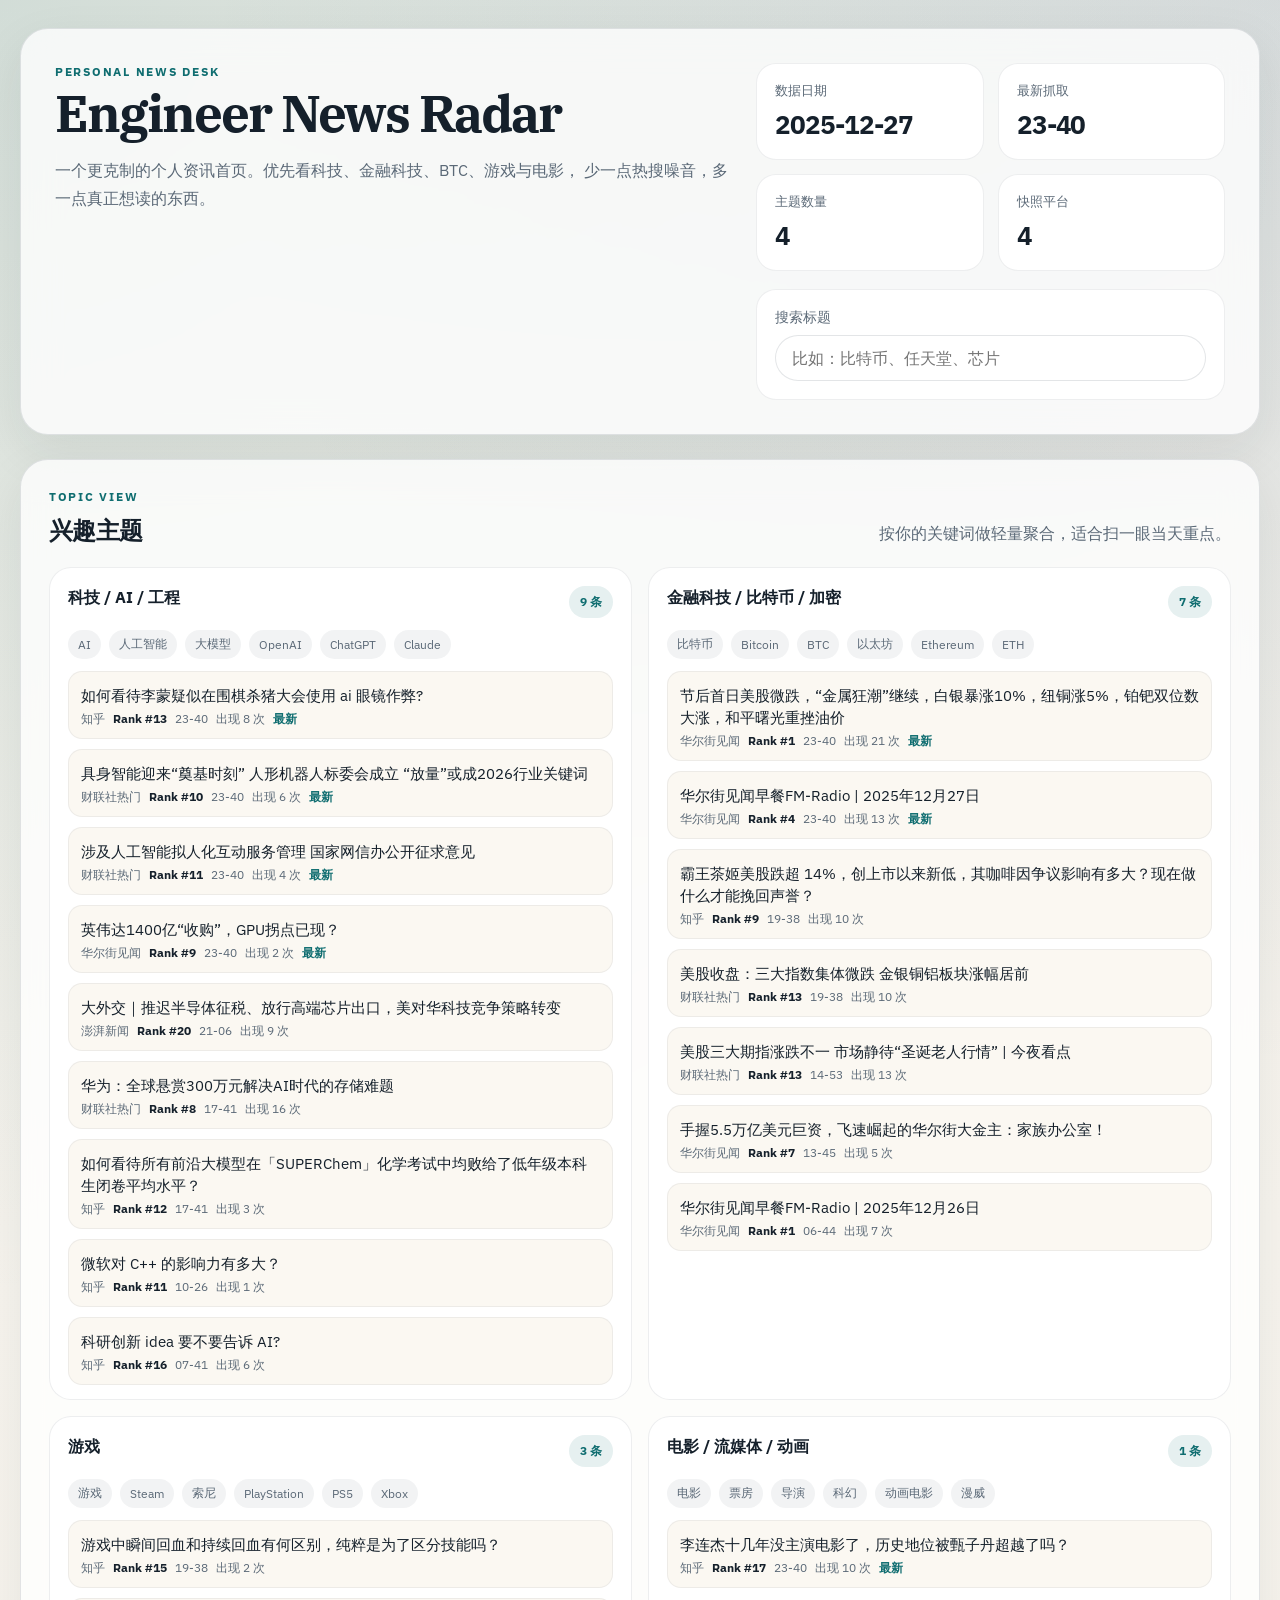
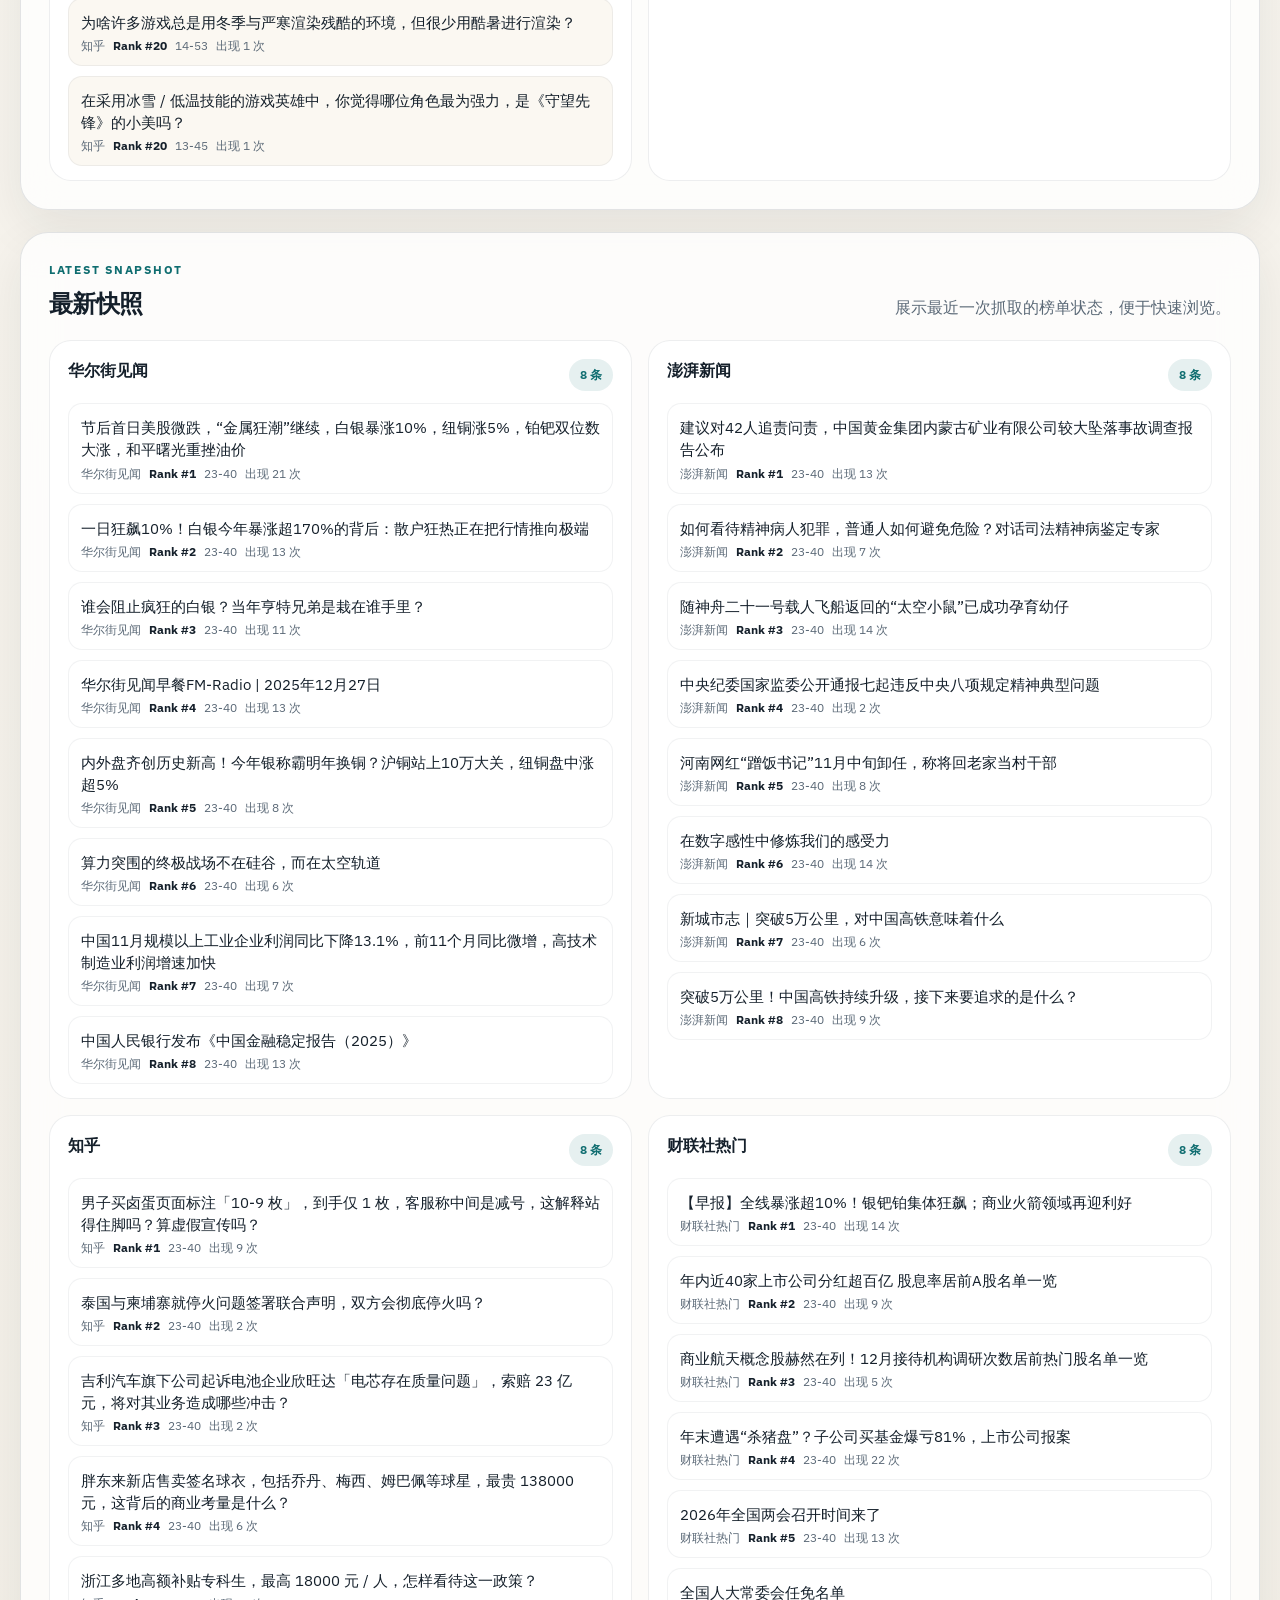
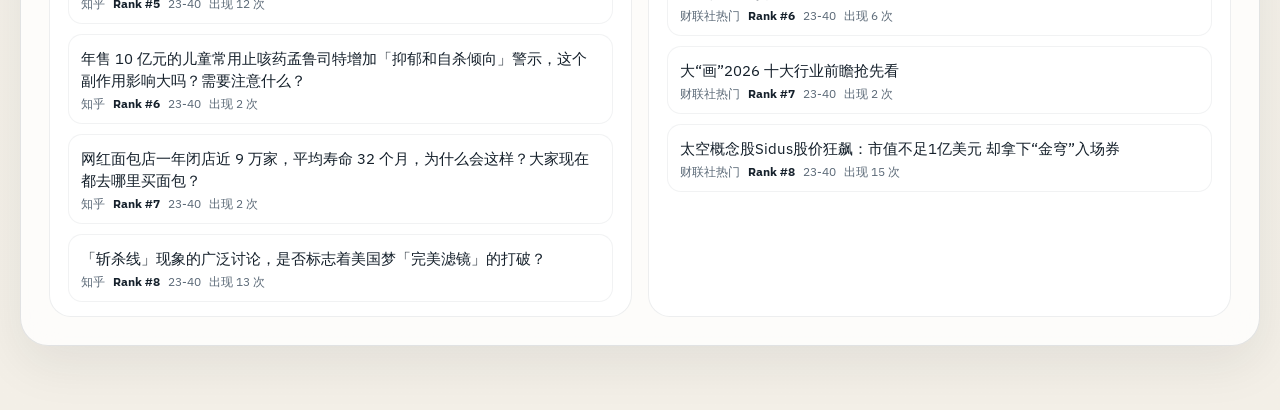
==== output/index.html @ 426d5378 "Add custom UI styles and initial HTML structure for Engineer News Radar - Created a new CSS file for" ====
<!doctype html>
<html lang="zh-CN">
  <head>
    <meta charset="UTF-8" />
    <meta name="viewport" content="width=device-width, initial-scale=1.0" />
    <title>Engineer News Radar</title>
    <link rel="preconnect" href="https://fonts.googleapis.com" />
    <link rel="preconnect" href="https://fonts.gstatic.com" crossorigin />
    <link
      href="https://fonts.googleapis.com/css2?family=IBM+Plex+Sans:wght@400;500;600;700&family=IBM+Plex+Serif:wght@500;600&display=swap"
      rel="stylesheet"
    />
    <link rel="stylesheet" href="./custom-ui/styles.css" />
  </head>
  <body>
    <div class="page-shell">
      <header class="hero">
        <div class="hero-copy">
          <p class="eyebrow">Personal News Desk</p>
          <h1 id="site-title">Engineer News Radar</h1>
          <p class="hero-text">
            一个更克制的个人资讯首页。优先看科技、金融科技、BTC、游戏与电影，
            少一点热搜噪音，多一点真正想读的东西。
          </p>
        </div>
        <div class="hero-panel">
          <div class="stats-grid" id="stats-grid"></div>
          <label class="search-box">
            <span>搜索标题</span>
            <input id="search-input" type="search" placeholder="比如：比特币、任天堂、芯片" />
          </label>
        </div>
      </header>

      <main class="content">
        <section class="section">
          <div class="section-head">
            <div>
              <p class="section-kicker">Topic View</p>
              <h2>兴趣主题</h2>
            </div>
            <p class="section-note">按你的关键词做轻量聚合，适合扫一眼当天重点。</p>
          </div>
          <div class="topic-grid" id="topic-grid"></div>
        </section>

        <section class="section">
          <div class="section-head">
            <div>
              <p class="section-kicker">Latest Snapshot</p>
              <h2>最新快照</h2>
            </div>
            <p class="section-note">展示最近一次抓取的榜单状态，便于快速浏览。</p>
          </div>
          <div class="snapshot-grid" id="snapshot-grid"></div>
        </section>

        <section class="section hidden" id="rss-section">
          <div class="section-head">
            <div>
              <p class="section-kicker">RSS Stream</p>
              <h2>专业 RSS</h2>
            </div>
            <p class="section-note">更专业、更稳定的订阅源，适合长期阅读。</p>
          </div>
          <div class="rss-list" id="rss-list"></div>
        </section>

        <section class="section empty-state hidden" id="empty-state">
          <h2>还没有可展示的数据</h2>
          <p>第一次抓取完成后，这里会自动生成你自己的静态新闻首页。</p>
        </section>
      </main>
    </div>

    <script src="./custom-ui/app.js" defer></script>
  </body>
</html>
---- output/custom-ui/styles.css ----
:root {
  --bg: #f4f1ea;
  --bg-soft: #fbf8f2;
  --panel: rgba(255, 255, 255, 0.78);
  --panel-strong: rgba(255, 255, 255, 0.92);
  --border: rgba(28, 42, 56, 0.12);
  --text: #15202b;
  --muted: #5b6977;
  --accent: #0f6d70;
  --accent-soft: rgba(15, 109, 112, 0.1);
  --shadow: 0 18px 50px rgba(20, 32, 43, 0.08);
  --radius-lg: 28px;
  --radius-md: 20px;
  --radius-sm: 14px;
  --max-width: 1240px;
}

* {
  box-sizing: border-box;
}

body {
  margin: 0;
  font-family: "IBM Plex Sans", sans-serif;
  color: var(--text);
  background:
    radial-gradient(circle at top left, rgba(15, 109, 112, 0.14), transparent 34%),
    radial-gradient(circle at top right, rgba(11, 73, 128, 0.12), transparent 28%),
    linear-gradient(180deg, #f2efe8 0%, #f7f4ee 34%, #f3efe7 100%);
}

a {
  color: inherit;
  text-decoration: none;
}

.page-shell {
  width: min(var(--max-width), calc(100vw - 32px));
  margin: 28px auto 64px;
}

.hero,
.section {
  background: var(--panel);
  backdrop-filter: blur(18px);
  border: 1px solid var(--border);
  box-shadow: var(--shadow);
}

.hero {
  display: grid;
  grid-template-columns: 1.3fr 0.9fr;
  gap: 24px;
  padding: 34px;
  border-radius: var(--radius-lg);
}

.eyebrow,
.section-kicker {
  margin: 0 0 10px;
  font-size: 0.78rem;
  font-weight: 700;
  letter-spacing: 0.14em;
  text-transform: uppercase;
  color: var(--accent);
}

.hero h1 {
  margin: 0;
  font-family: "IBM Plex Serif", serif;
  font-size: clamp(2rem, 4vw, 3.7rem);
  line-height: 0.96;
  letter-spacing: -0.04em;
}

.hero-text {
  max-width: 44rem;
  margin: 18px 0 0;
  font-size: 1.03rem;
  line-height: 1.7;
  color: var(--muted);
}

.hero-panel {
  display: grid;
  gap: 18px;
}

.stats-grid {
  display: grid;
  grid-template-columns: repeat(2, minmax(0, 1fr));
  gap: 14px;
}

.stat-card,
.topic-card,
.platform-card,
.rss-card {
  background: var(--panel-strong);
  border: 1px solid rgba(28, 42, 56, 0.08);
}

.stat-card {
  padding: 18px;
  border-radius: var(--radius-md);
}

.stat-label {
  display: block;
  font-size: 0.8rem;
  color: var(--muted);
  margin-bottom: 8px;
}

.stat-value {
  display: block;
  font-size: 1.6rem;
  font-weight: 700;
  letter-spacing: -0.04em;
}

.search-box {
  display: grid;
  gap: 8px;
  padding: 18px;
  border-radius: var(--radius-md);
  background: var(--panel-strong);
  border: 1px solid rgba(28, 42, 56, 0.08);
}

.search-box span {
  font-size: 0.86rem;
  color: var(--muted);
}

.search-box input {
  width: 100%;
  border: 1px solid rgba(28, 42, 56, 0.12);
  border-radius: 999px;
  background: #fff;
  padding: 12px 16px;
  font: inherit;
  color: var(--text);
}

.content {
  margin-top: 24px;
  display: grid;
  gap: 22px;
}

.section {
  border-radius: var(--radius-lg);
  padding: 28px;
}

.section-head {
  display: flex;
  justify-content: space-between;
  align-items: end;
  gap: 16px;
  margin-bottom: 20px;
}

.section-head h2 {
  margin: 0;
  font-size: 1.5rem;
  letter-spacing: -0.03em;
}

.section-note {
  margin: 0;
  max-width: 28rem;
  color: var(--muted);
  line-height: 1.6;
  text-align: right;
}

.topic-grid {
  display: grid;
  grid-template-columns: repeat(2, minmax(0, 1fr));
  gap: 16px;
}

.topic-card,
.platform-card {
  border-radius: 22px;
  padding: 18px 18px 14px;
}

.card-head {
  display: flex;
  justify-content: space-between;
  align-items: start;
  gap: 12px;
  margin-bottom: 12px;
}

.card-title {
  margin: 0;
  font-size: 1.02rem;
  line-height: 1.4;
}

.pill {
  flex-shrink: 0;
  display: inline-flex;
  align-items: center;
  gap: 6px;
  padding: 7px 11px;
  border-radius: 999px;
  background: var(--accent-soft);
  color: var(--accent);
  font-size: 0.78rem;
  font-weight: 700;
}

.meta-row {
  display: flex;
  flex-wrap: wrap;
  gap: 8px;
  margin-bottom: 12px;
}

.meta-chip {
  display: inline-flex;
  align-items: center;
  padding: 6px 10px;
  border-radius: 999px;
  font-size: 0.76rem;
  color: var(--muted);
  background: rgba(91, 105, 119, 0.08);
}

.headline-list {
  display: grid;
  gap: 10px;
}

.headline-item {
  display: grid;
  gap: 5px;
  padding: 12px 12px 10px;
  border-radius: var(--radius-sm);
  background: var(--bg-soft);
  border: 1px solid rgba(28, 42, 56, 0.06);
}

.headline-item:hover {
  transform: translateY(-1px);
  transition: transform 120ms ease;
}

.headline-title {
  font-size: 0.95rem;
  line-height: 1.45;
}

.headline-meta {
  display: flex;
  flex-wrap: wrap;
  gap: 8px;
  color: var(--muted);
  font-size: 0.75rem;
}

.headline-meta strong {
  color: var(--text);
}

.fresh-tag {
  color: var(--accent);
  font-weight: 700;
}

.snapshot-grid {
  display: grid;
  grid-template-columns: repeat(2, minmax(0, 1fr));
  gap: 16px;
}

.platform-card .headline-item {
  background: #fff;
}

.rss-list {
  display: grid;
  gap: 12px;
}

.rss-card {
  border-radius: 18px;
  padding: 16px 18px;
}

.rss-title {
  margin: 0 0 8px;
  font-size: 1rem;
  line-height: 1.45;
}

.rss-meta {
  display: flex;
  flex-wrap: wrap;
  gap: 8px;
  color: var(--muted);
  font-size: 0.76rem;
}

.hidden {
  display: none !important;
}

.empty-state {
  text-align: center;
}

@media (max-width: 980px) {
  .hero,
  .topic-grid,
  .snapshot-grid {
    grid-template-columns: 1fr;
  }

  .section-head {
    align-items: start;
    flex-direction: column;
  }

  .section-note {
    text-align: left;
  }
}

@media (max-width: 640px) {
  .page-shell {
    width: min(var(--max-width), calc(100vw - 18px));
    margin-top: 10px;
  }

  .hero,
  .section {
    padding: 20px;
    border-radius: 22px;
  }

  .stats-grid {
    grid-template-columns: 1fr;
  }
}
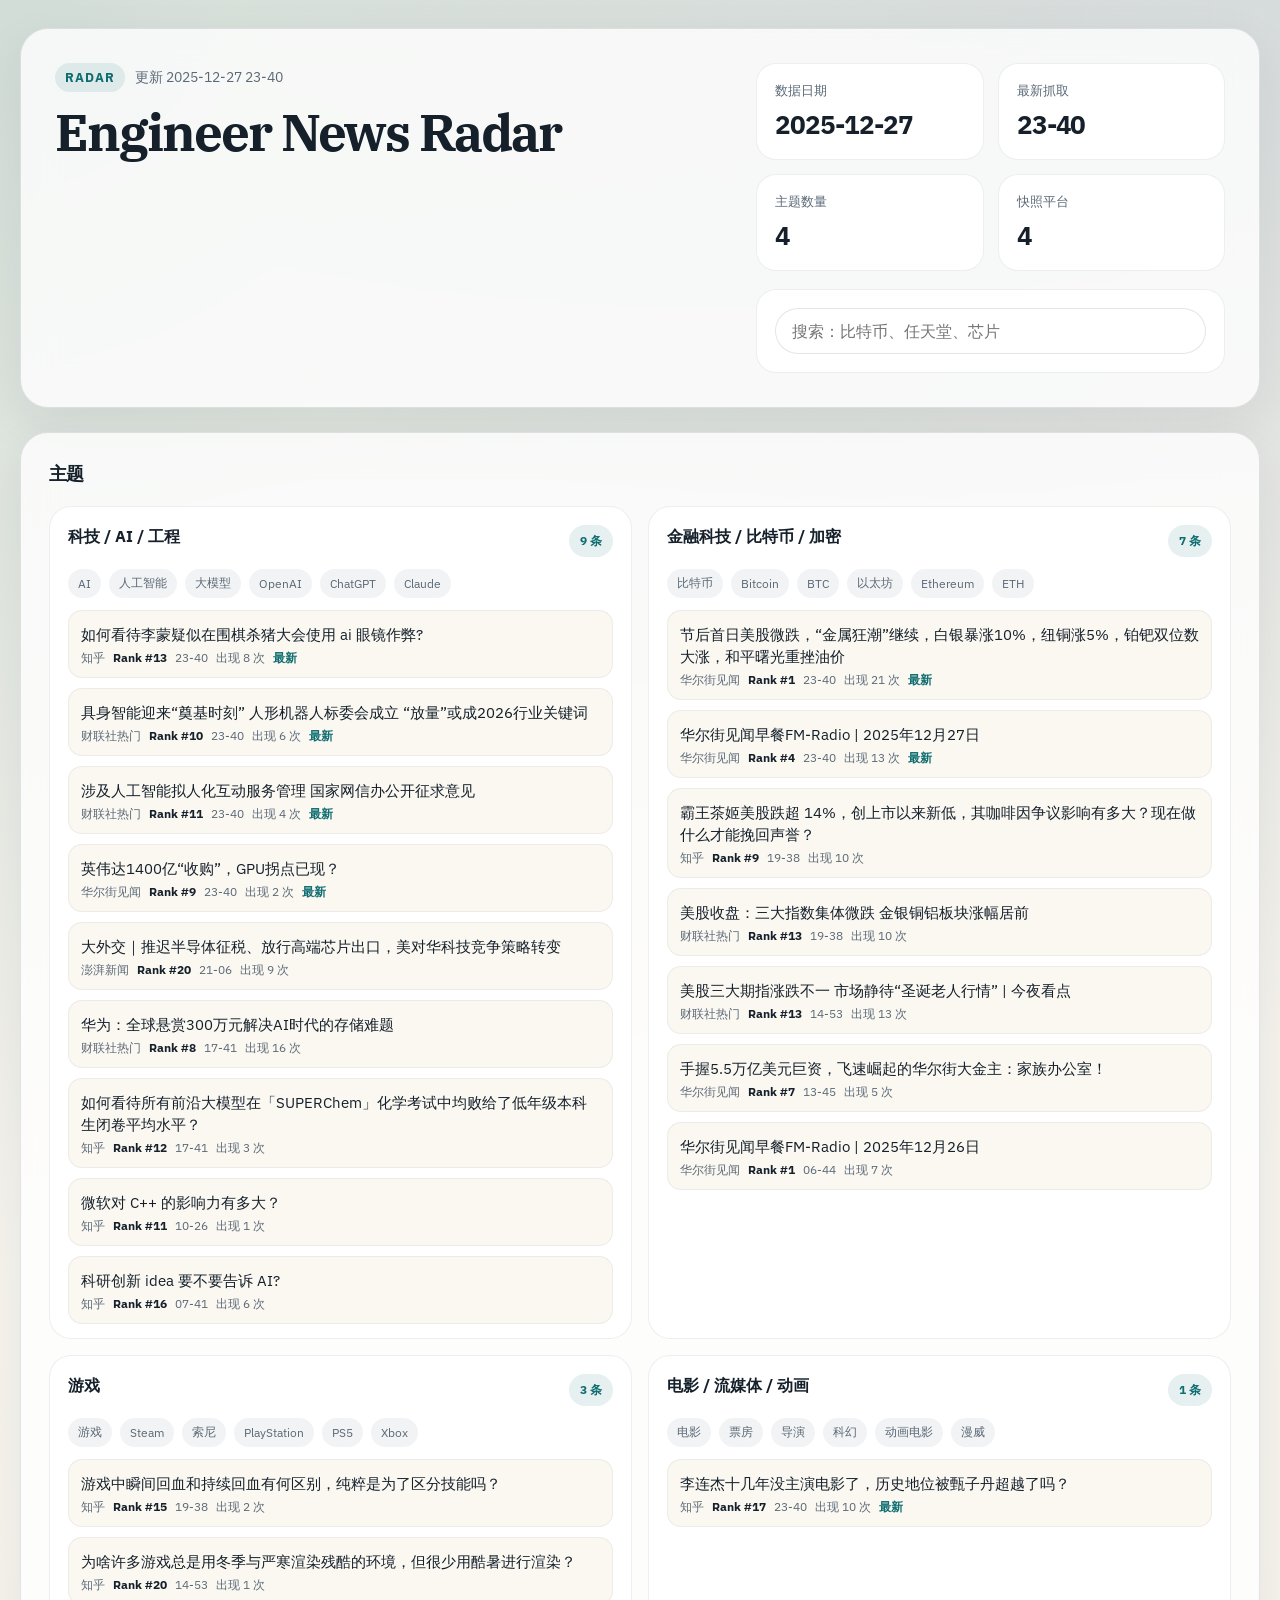
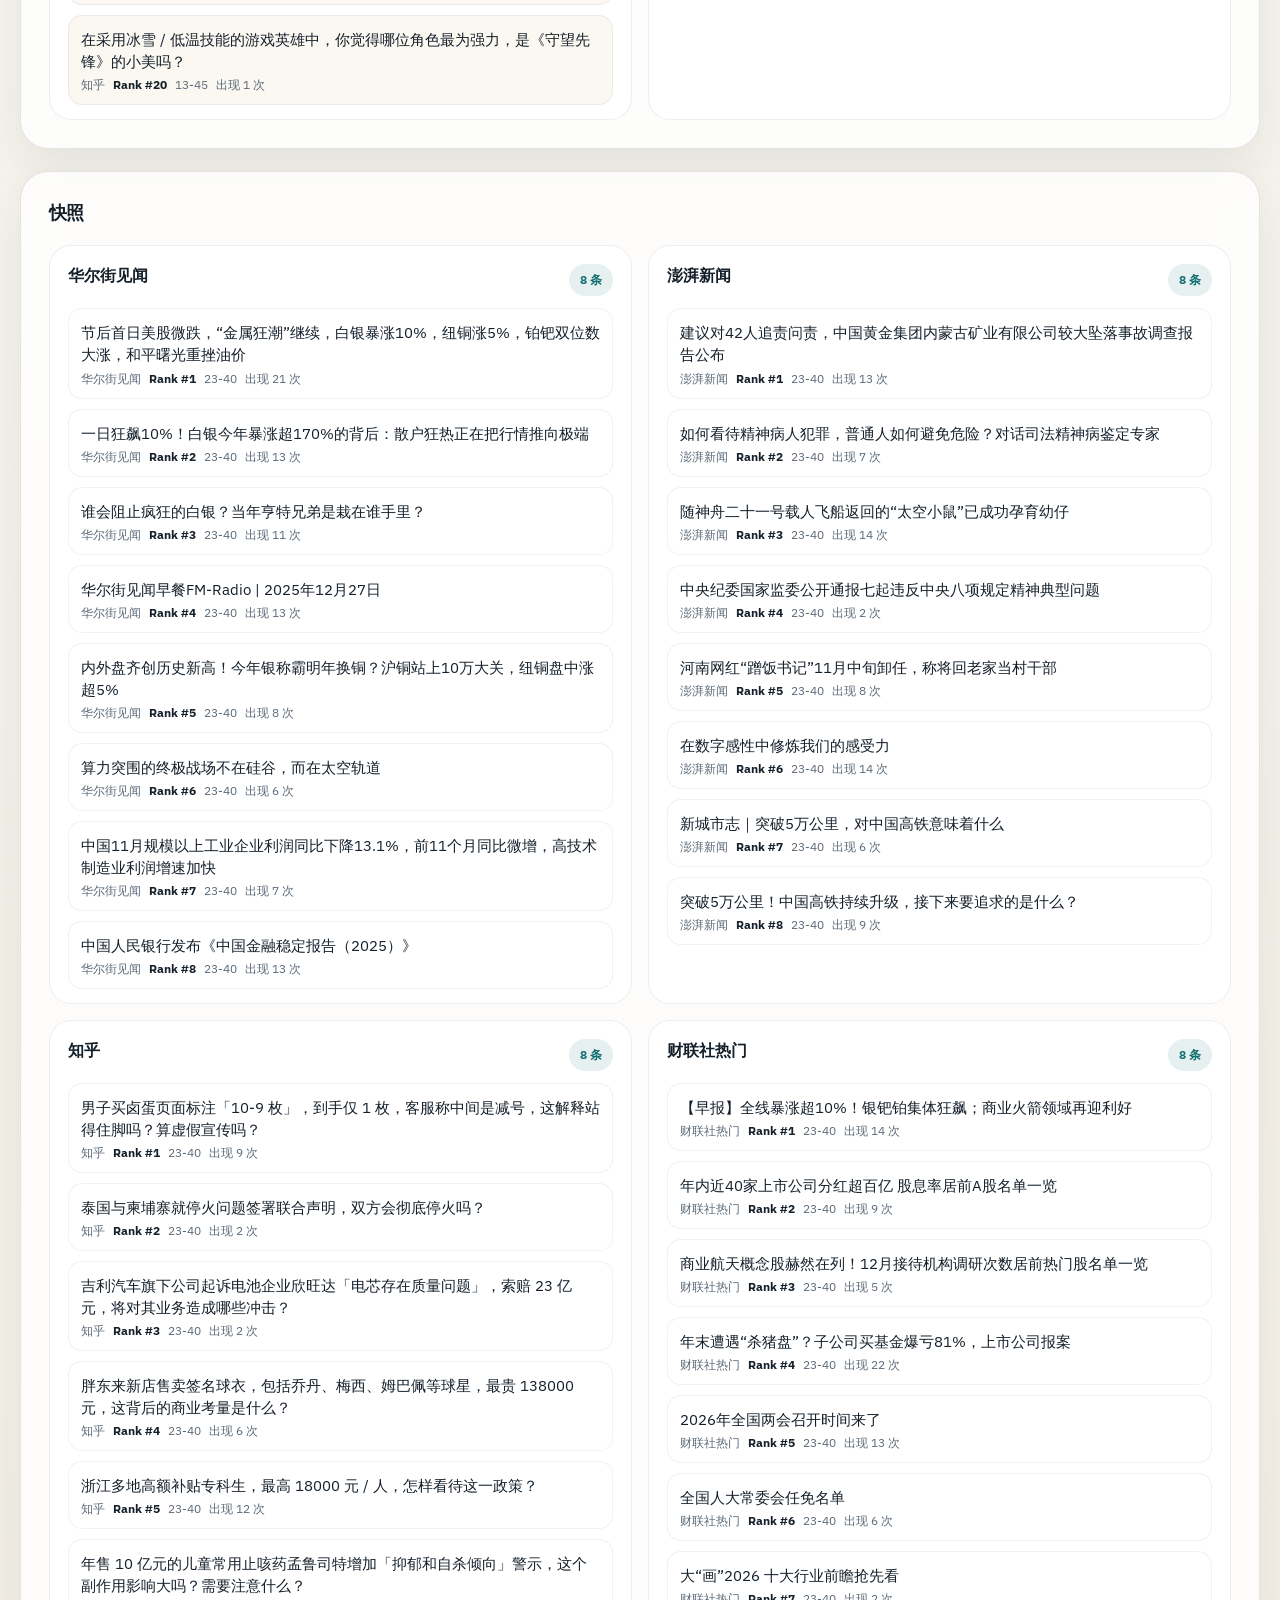
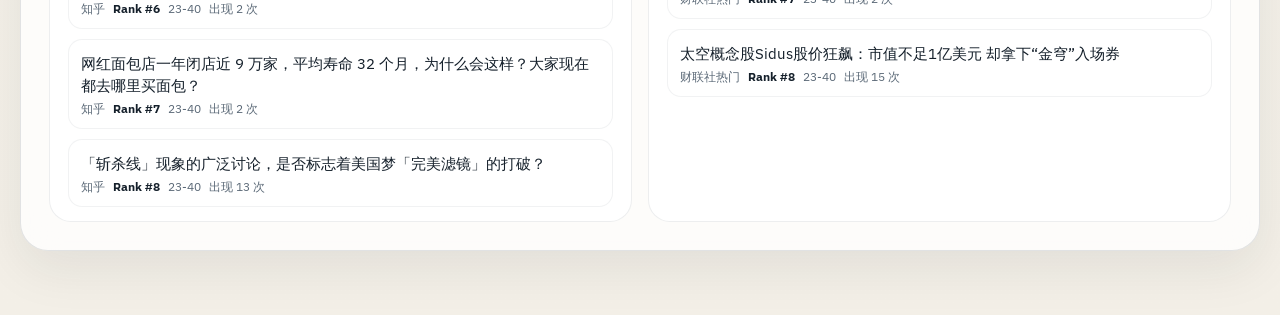
==== commit 12056e32: "feat(ui): enhance header with topline and update date display" ====
--- a/output/index.html
+++ b/output/index.html
@@ -16,18 +16,16 @@
     <div class="page-shell">
       <header class="hero">
         <div class="hero-copy">
-          <p class="eyebrow">Personal News Desk</p>
+          <div class="topline">
+            <span class="site-mark">Radar</span>
+            <span class="site-sub" id="topline-date">更新中</span>
+          </div>
           <h1 id="site-title">Engineer News Radar</h1>
-          <p class="hero-text">
-            一个更克制的个人资讯首页。优先看科技、金融科技、BTC、游戏与电影，
-            少一点热搜噪音，多一点真正想读的东西。
-          </p>
         </div>
         <div class="hero-panel">
           <div class="stats-grid" id="stats-grid"></div>
           <label class="search-box">
-            <span>搜索标题</span>
-            <input id="search-input" type="search" placeholder="比如：比特币、任天堂、芯片" />
+            <input id="search-input" type="search" placeholder="搜索：比特币、任天堂、芯片" />
           </label>
         </div>
       </header>
@@ -35,40 +33,28 @@
       <main class="content">
         <section class="section">
           <div class="section-head">
-            <div>
-              <p class="section-kicker">Topic View</p>
-              <h2>兴趣主题</h2>
-            </div>
-            <p class="section-note">按你的关键词做轻量聚合，适合扫一眼当天重点。</p>
+            <h2>主题</h2>
           </div>
           <div class="topic-grid" id="topic-grid"></div>
         </section>
 
         <section class="section">
           <div class="section-head">
-            <div>
-              <p class="section-kicker">Latest Snapshot</p>
-              <h2>最新快照</h2>
-            </div>
-            <p class="section-note">展示最近一次抓取的榜单状态，便于快速浏览。</p>
+            <h2>快照</h2>
           </div>
           <div class="snapshot-grid" id="snapshot-grid"></div>
         </section>
 
         <section class="section hidden" id="rss-section">
           <div class="section-head">
-            <div>
-              <p class="section-kicker">RSS Stream</p>
-              <h2>专业 RSS</h2>
-            </div>
-            <p class="section-note">更专业、更稳定的订阅源，适合长期阅读。</p>
+            <h2>RSS</h2>
           </div>
           <div class="rss-list" id="rss-list"></div>
         </section>
 
         <section class="section empty-state hidden" id="empty-state">
-          <h2>还没有可展示的数据</h2>
-          <p>第一次抓取完成后，这里会自动生成你自己的静态新闻首页。</p>
+          <h2>暂无数据</h2>
+          <p>等下一次抓取完成。</p>
         </section>
       </main>
     </div>
--- a/output/custom-ui/styles.css
+++ b/output/custom-ui/styles.css
@@ -55,14 +55,30 @@
   border-radius: var(--radius-lg);
 }
 
-.eyebrow,
-.section-kicker {
-  margin: 0 0 10px;
-  font-size: 0.78rem;
-  font-weight: 700;
-  letter-spacing: 0.14em;
+.topline {
+  display: flex;
+  align-items: center;
+  gap: 10px;
+  margin-bottom: 16px;
+}
+
+.site-mark {
+  display: inline-flex;
+  align-items: center;
+  justify-content: center;
+  padding: 6px 10px;
+  border-radius: 999px;
+  background: var(--accent-soft);
+  color: var(--accent);
+  font-size: 0.8rem;
+  font-weight: 700;
+  letter-spacing: 0.08em;
   text-transform: uppercase;
-  color: var(--accent);
+}
+
+.site-sub {
+  font-size: 0.88rem;
+  color: var(--muted);
 }
 
 .hero h1 {
@@ -73,14 +89,6 @@
   letter-spacing: -0.04em;
 }
 
-.hero-text {
-  max-width: 44rem;
-  margin: 18px 0 0;
-  font-size: 1.03rem;
-  line-height: 1.7;
-  color: var(--muted);
-}
-
 .hero-panel {
   display: grid;
   gap: 18px;
@@ -120,17 +128,10 @@
 }
 
 .search-box {
-  display: grid;
-  gap: 8px;
   padding: 18px;
   border-radius: var(--radius-md);
   background: var(--panel-strong);
   border: 1px solid rgba(28, 42, 56, 0.08);
-}
-
-.search-box span {
-  font-size: 0.86rem;
-  color: var(--muted);
 }
 
 .search-box input {
@@ -155,25 +156,14 @@
 }
 
 .section-head {
-  display: flex;
-  justify-content: space-between;
-  align-items: end;
-  gap: 16px;
   margin-bottom: 20px;
 }
 
 .section-head h2 {
   margin: 0;
-  font-size: 1.5rem;
+  font-size: 1.15rem;
+  font-weight: 700;
   letter-spacing: -0.03em;
-}
-
-.section-note {
-  margin: 0;
-  max-width: 28rem;
-  color: var(--muted);
-  line-height: 1.6;
-  text-align: right;
 }
 
 .topic-grid {
@@ -323,12 +313,7 @@
   }
 
   .section-head {
-    align-items: start;
-    flex-direction: column;
-  }
-
-  .section-note {
-    text-align: left;
+    margin-bottom: 16px;
   }
 }
 
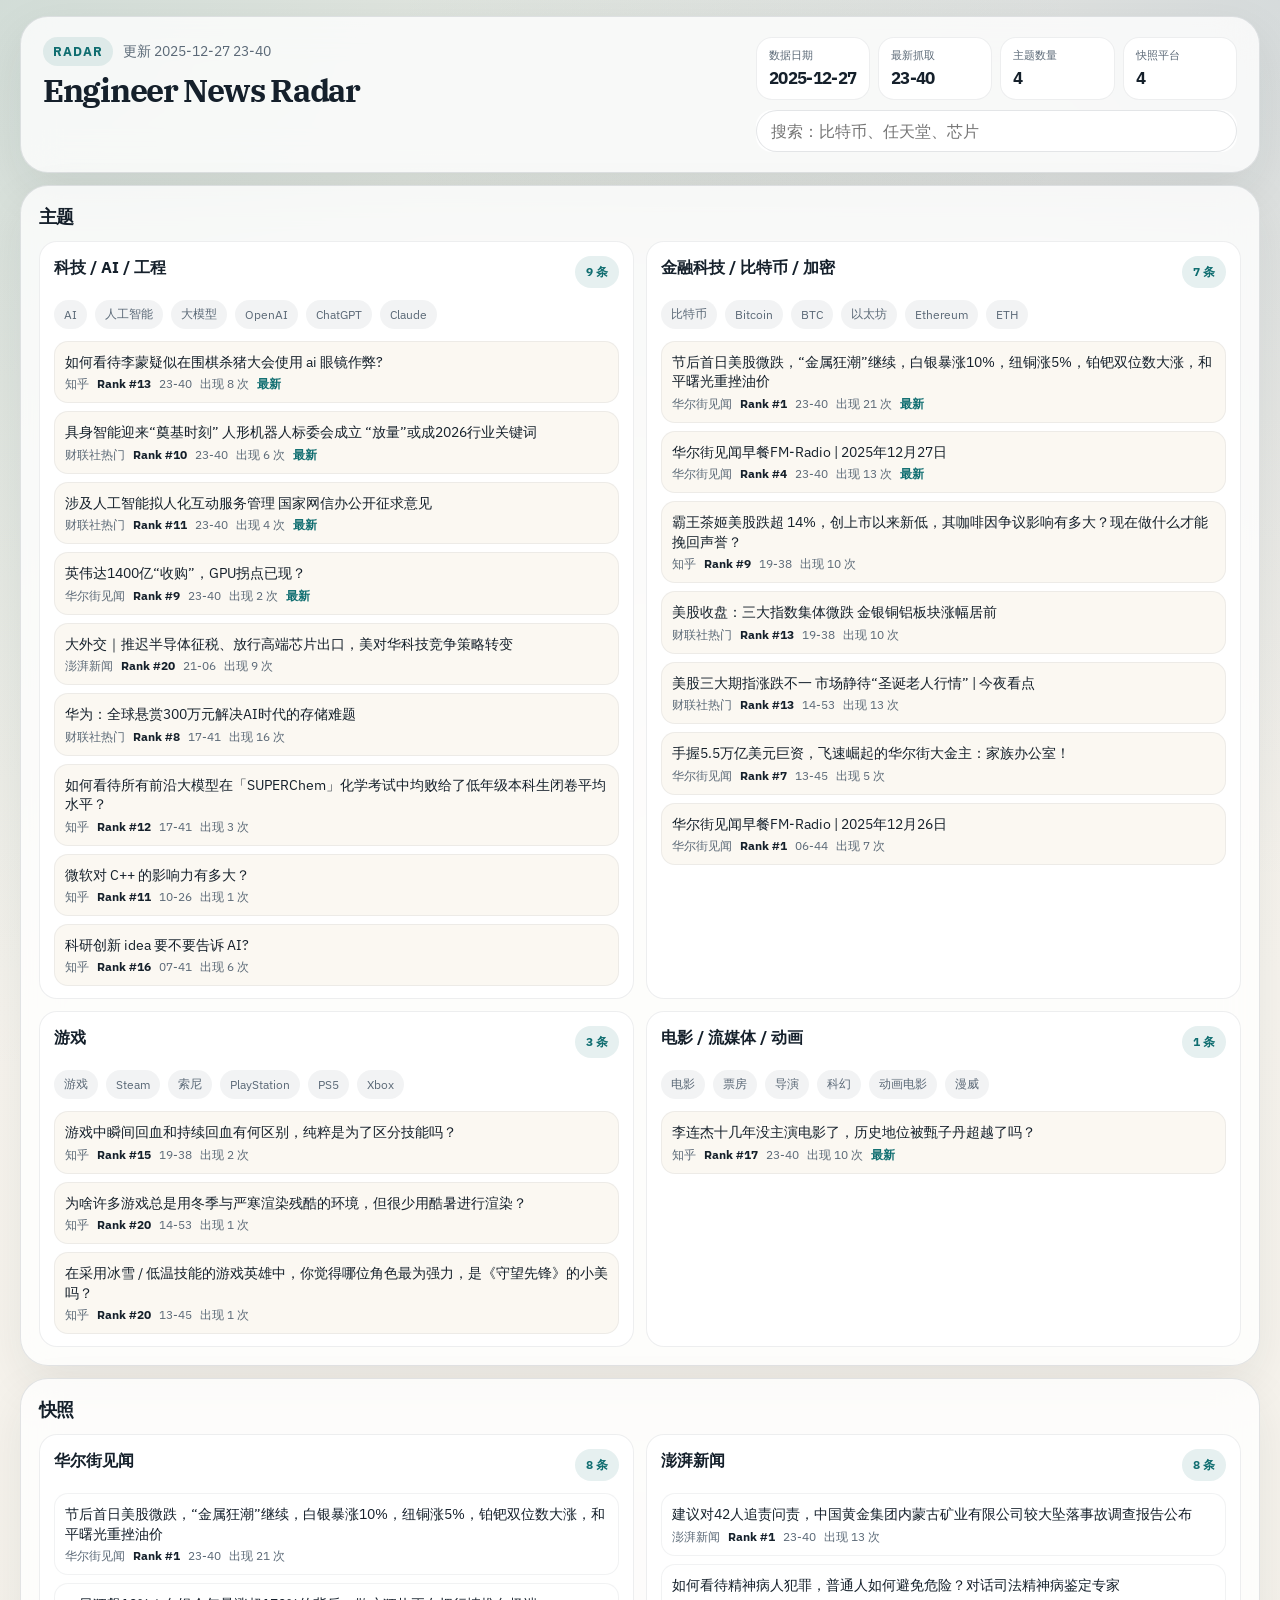
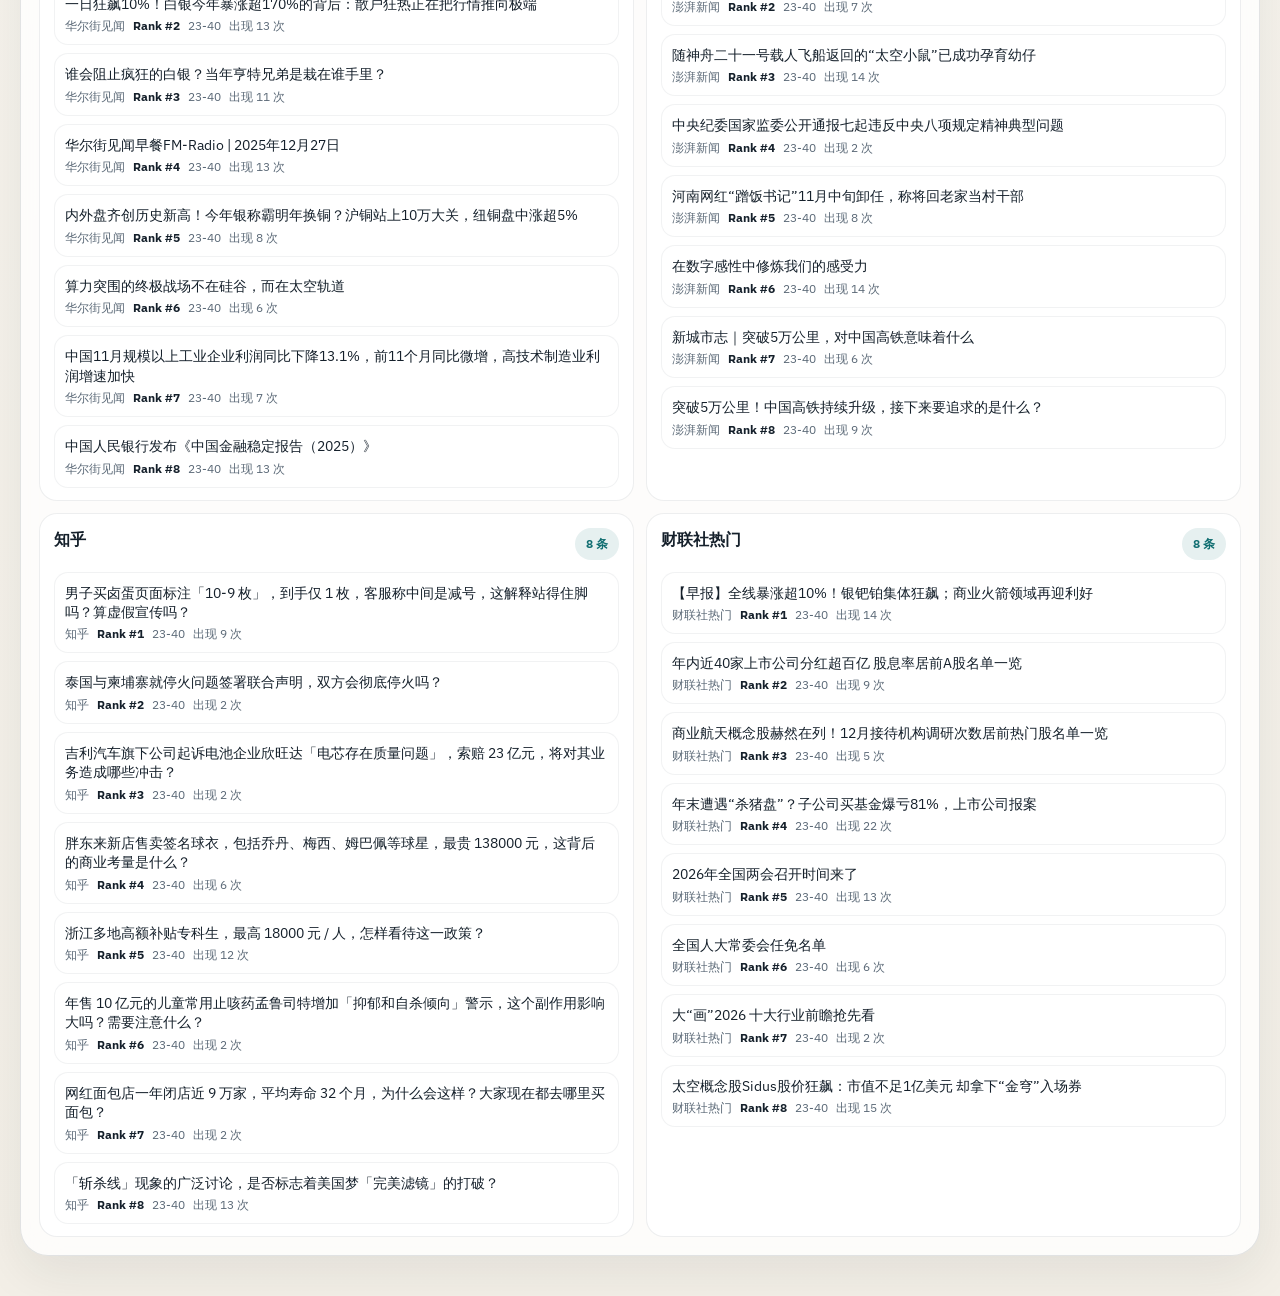
==== commit 25cc2366: "feat(ui): add asset versioning to CSS and JS links for cache busting" ====
--- a/output/index.html
+++ b/output/index.html
@@ -10,7 +10,7 @@
       href="https://fonts.googleapis.com/css2?family=IBM+Plex+Sans:wght@400;500;600;700&family=IBM+Plex+Serif:wght@500;600&display=swap"
       rel="stylesheet"
     />
-    <link rel="stylesheet" href="./custom-ui/styles.css" />
+    <link rel="stylesheet" href="./custom-ui/styles.css?v=20260421043843" />
   </head>
   <body>
     <div class="page-shell">
@@ -59,6 +59,6 @@
       </main>
     </div>
 
-    <script src="./custom-ui/app.js" defer></script>
+    <script src="./custom-ui/app.js?v=20260421043843" defer></script>
   </body>
 </html>
--- a/output/custom-ui/styles.css
+++ b/output/custom-ui/styles.css
@@ -36,7 +36,7 @@
 
 .page-shell {
   width: min(var(--max-width), calc(100vw - 32px));
-  margin: 28px auto 64px;
+  margin: 16px auto 40px;
 }
 
 .hero,
@@ -50,8 +50,8 @@
 .hero {
   display: grid;
   grid-template-columns: 1.3fr 0.9fr;
-  gap: 24px;
-  padding: 34px;
+  gap: 18px;
+  padding: 20px 22px;
   border-radius: var(--radius-lg);
 }
 
@@ -59,7 +59,7 @@
   display: flex;
   align-items: center;
   gap: 10px;
-  margin-bottom: 16px;
+  margin-bottom: 8px;
 }
 
 .site-mark {
@@ -84,20 +84,20 @@
 .hero h1 {
   margin: 0;
   font-family: "IBM Plex Serif", serif;
-  font-size: clamp(2rem, 4vw, 3.7rem);
-  line-height: 0.96;
+  font-size: clamp(1.4rem, 2.5vw, 2.3rem);
+  line-height: 1.02;
   letter-spacing: -0.04em;
 }
 
 .hero-panel {
   display: grid;
-  gap: 18px;
+  gap: 10px;
 }
 
 .stats-grid {
   display: grid;
-  grid-template-columns: repeat(2, minmax(0, 1fr));
-  gap: 14px;
+  grid-template-columns: repeat(4, minmax(0, 1fr));
+  gap: 8px;
 }
 
 .stat-card,
@@ -109,29 +109,29 @@
 }
 
 .stat-card {
-  padding: 18px;
-  border-radius: var(--radius-md);
+  padding: 10px 12px;
+  border-radius: 16px;
 }
 
 .stat-label {
   display: block;
-  font-size: 0.8rem;
+  font-size: 0.7rem;
   color: var(--muted);
-  margin-bottom: 8px;
+  margin-bottom: 4px;
 }
 
 .stat-value {
   display: block;
-  font-size: 1.6rem;
+  font-size: 1.05rem;
   font-weight: 700;
   letter-spacing: -0.04em;
 }
 
 .search-box {
-  padding: 18px;
-  border-radius: var(--radius-md);
+  padding: 0;
+  border-radius: 16px;
   background: var(--panel-strong);
-  border: 1px solid rgba(28, 42, 56, 0.08);
+  border: 0;
 }
 
 .search-box input {
@@ -139,24 +139,24 @@
   border: 1px solid rgba(28, 42, 56, 0.12);
   border-radius: 999px;
   background: #fff;
-  padding: 12px 16px;
+  padding: 10px 14px;
   font: inherit;
   color: var(--text);
 }
 
 .content {
-  margin-top: 24px;
-  display: grid;
-  gap: 22px;
+  margin-top: 12px;
+  display: grid;
+  gap: 12px;
 }
 
 .section {
   border-radius: var(--radius-lg);
-  padding: 28px;
+  padding: 18px;
 }
 
 .section-head {
-  margin-bottom: 20px;
+  margin-bottom: 12px;
 }
 
 .section-head h2 {
@@ -169,13 +169,13 @@
 .topic-grid {
   display: grid;
   grid-template-columns: repeat(2, minmax(0, 1fr));
-  gap: 16px;
+  gap: 12px;
 }
 
 .topic-card,
 .platform-card {
-  border-radius: 22px;
-  padding: 18px 18px 14px;
+  border-radius: 18px;
+  padding: 14px 14px 12px;
 }
 
 .card-head {
@@ -224,13 +224,13 @@
 
 .headline-list {
   display: grid;
-  gap: 10px;
+  gap: 8px;
 }
 
 .headline-item {
   display: grid;
   gap: 5px;
-  padding: 12px 12px 10px;
+  padding: 10px 10px 9px;
   border-radius: var(--radius-sm);
   background: var(--bg-soft);
   border: 1px solid rgba(28, 42, 56, 0.06);
@@ -242,8 +242,8 @@
 }
 
 .headline-title {
-  font-size: 0.95rem;
-  line-height: 1.45;
+  font-size: 0.9rem;
+  line-height: 1.35;
 }
 
 .headline-meta {
@@ -266,7 +266,7 @@
 .snapshot-grid {
   display: grid;
   grid-template-columns: repeat(2, minmax(0, 1fr));
-  gap: 16px;
+  gap: 12px;
 }
 
 .platform-card .headline-item {
@@ -306,7 +306,6 @@
 }
 
 @media (max-width: 980px) {
-  .hero,
   .topic-grid,
   .snapshot-grid {
     grid-template-columns: 1fr;
@@ -320,16 +319,125 @@
 @media (max-width: 640px) {
   .page-shell {
     width: min(var(--max-width), calc(100vw - 18px));
-    margin-top: 10px;
-  }
-
-  .hero,
+    margin-top: 8px;
+    margin-bottom: 20px;
+  }
+
+  .hero {
+    grid-template-columns: 1fr;
+    gap: 10px;
+    padding: 12px 14px;
+    border-radius: 18px;
+  }
+
   .section {
-    padding: 20px;
-    border-radius: 22px;
+    padding: 14px;
+    border-radius: 18px;
+  }
+
+  .topline {
+    margin-bottom: 4px;
+    gap: 8px;
+  }
+
+  .site-mark {
+    padding: 4px 8px;
+    font-size: 0.68rem;
+  }
+
+  .site-sub {
+    font-size: 0.74rem;
+  }
+
+  .hero h1 {
+    font-size: 1.1rem;
+    line-height: 1.1;
   }
 
   .stats-grid {
-    grid-template-columns: 1fr;
-  }
-}
+    grid-template-columns: repeat(4, minmax(92px, 1fr));
+    gap: 6px;
+    overflow-x: auto;
+    padding-bottom: 2px;
+    scrollbar-width: none;
+  }
+
+  .stats-grid::-webkit-scrollbar {
+    display: none;
+  }
+
+  .stat-card {
+    min-width: 92px;
+    padding: 8px 10px;
+    border-radius: 14px;
+  }
+
+  .stat-label {
+    font-size: 0.66rem;
+    margin-bottom: 3px;
+  }
+
+  .stat-value {
+    font-size: 0.92rem;
+  }
+
+  .search-box input {
+    padding: 9px 12px;
+    font-size: 0.92rem;
+  }
+
+  .content {
+    gap: 10px;
+    margin-top: 8px;
+  }
+
+  .section-head {
+    margin-bottom: 10px;
+  }
+
+  .section-head h2 {
+    font-size: 1rem;
+  }
+
+  .topic-card,
+  .platform-card {
+    padding: 12px 12px 10px;
+    border-radius: 16px;
+  }
+
+  .card-head {
+    margin-bottom: 8px;
+  }
+
+  .card-title {
+    font-size: 0.94rem;
+  }
+
+  .meta-row {
+    gap: 6px;
+    margin-bottom: 8px;
+  }
+
+  .meta-chip {
+    padding: 5px 8px;
+    font-size: 0.7rem;
+  }
+
+  .headline-list {
+    gap: 6px;
+  }
+
+  .headline-item {
+    padding: 9px 9px 8px;
+  }
+
+  .headline-title {
+    font-size: 0.84rem;
+    line-height: 1.3;
+  }
+
+  .headline-meta {
+    gap: 6px;
+    font-size: 0.68rem;
+  }
+}
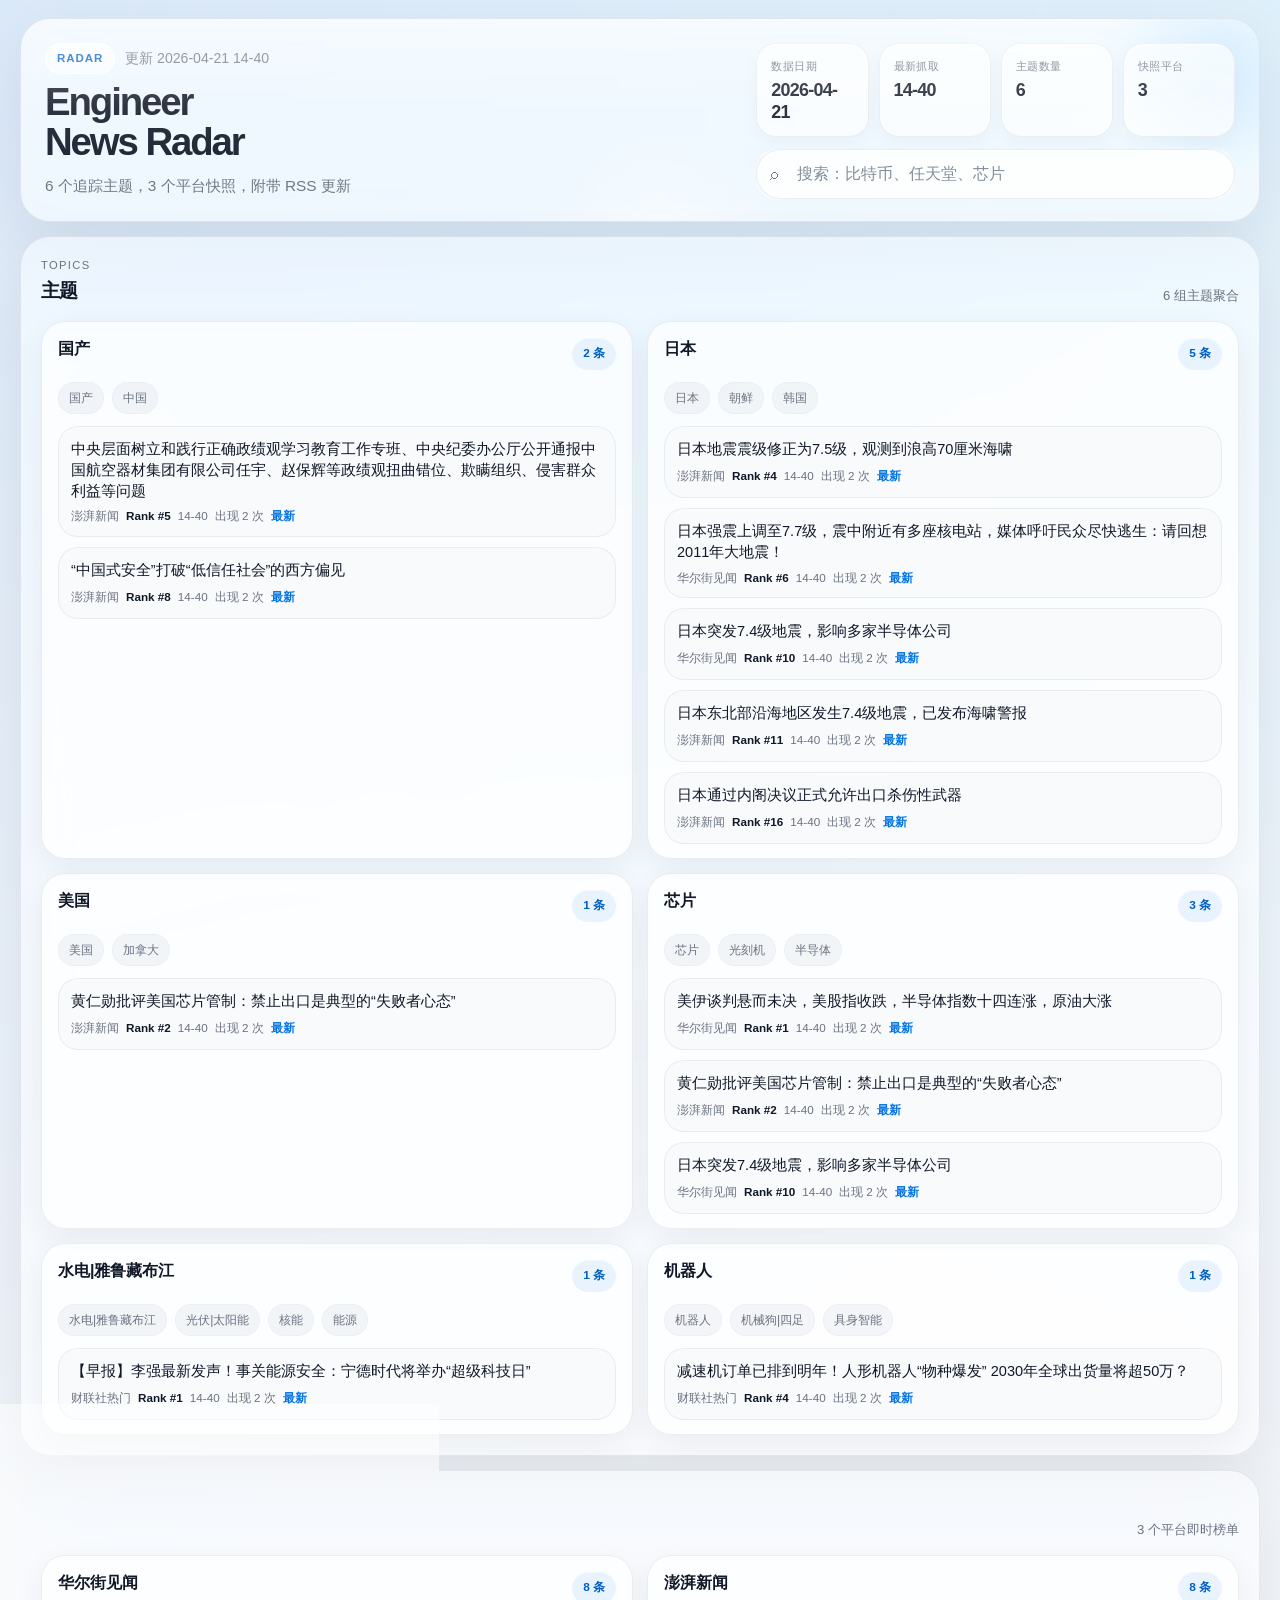
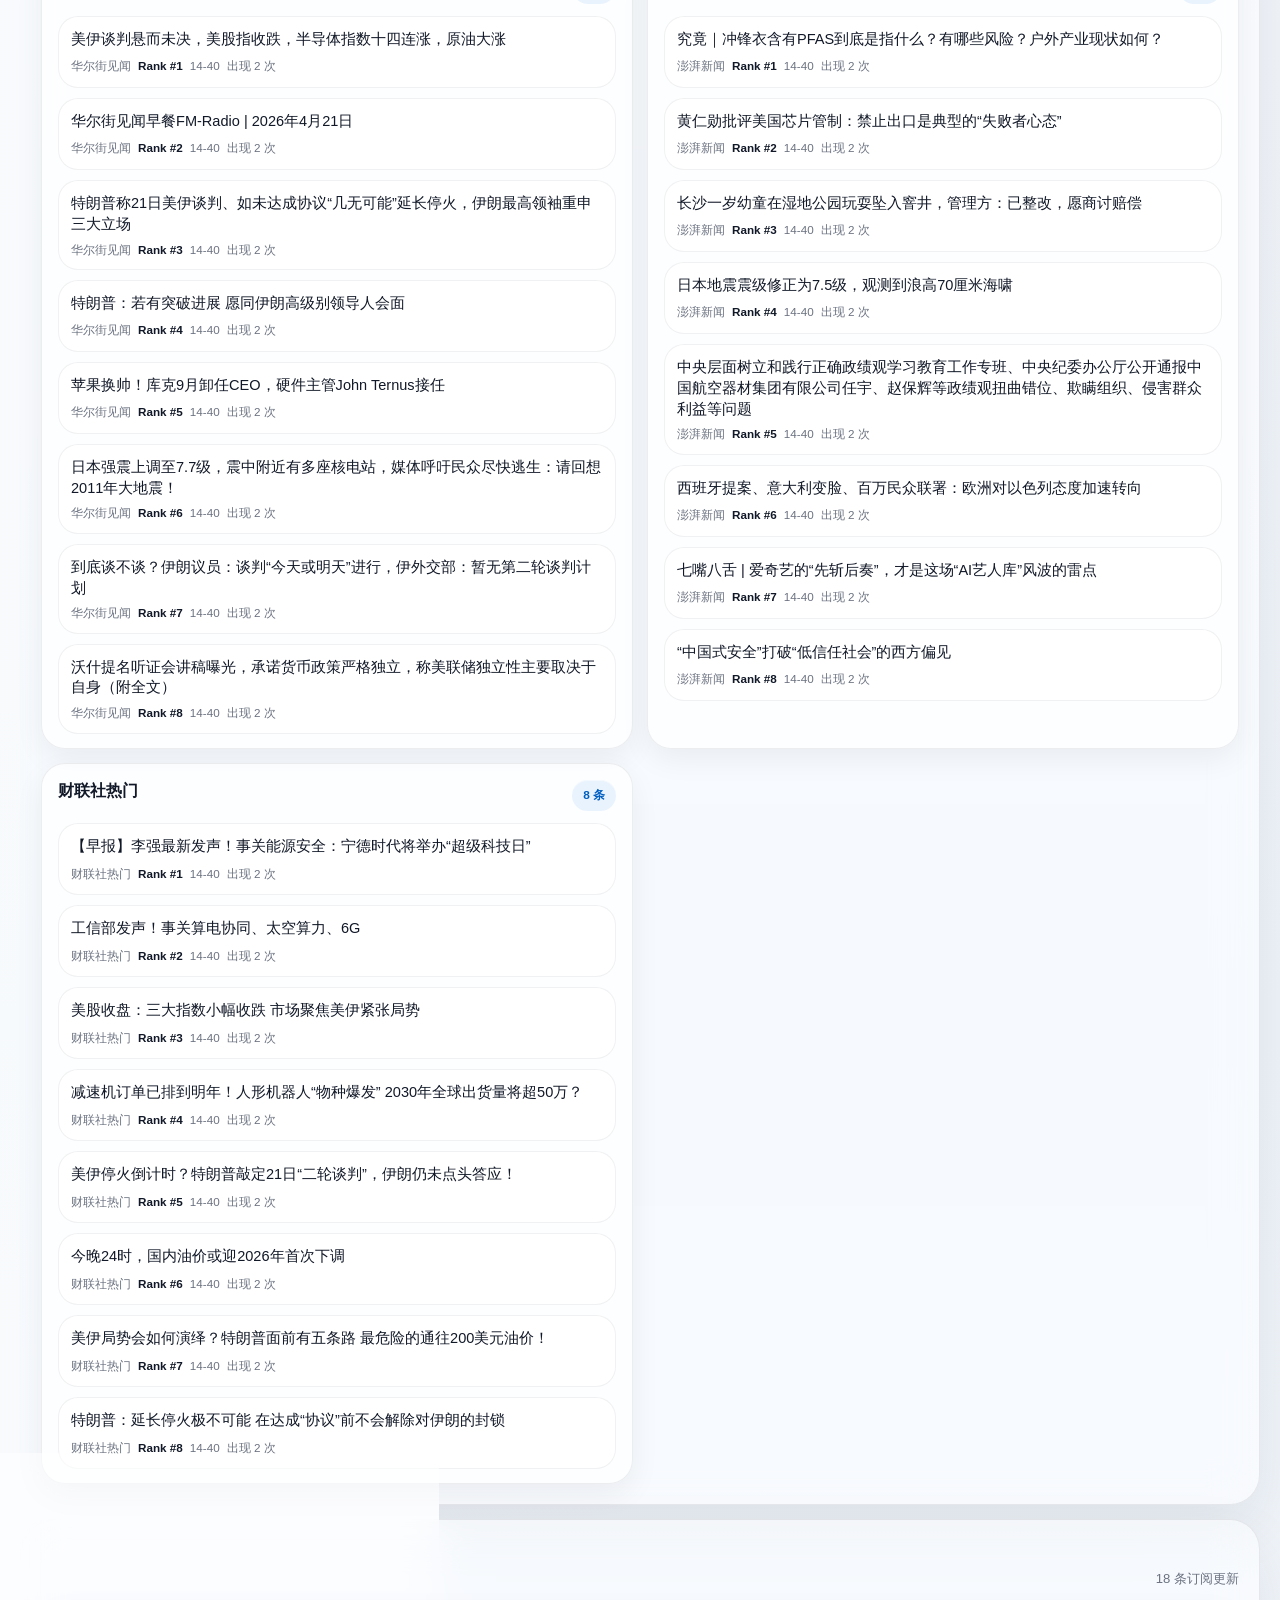
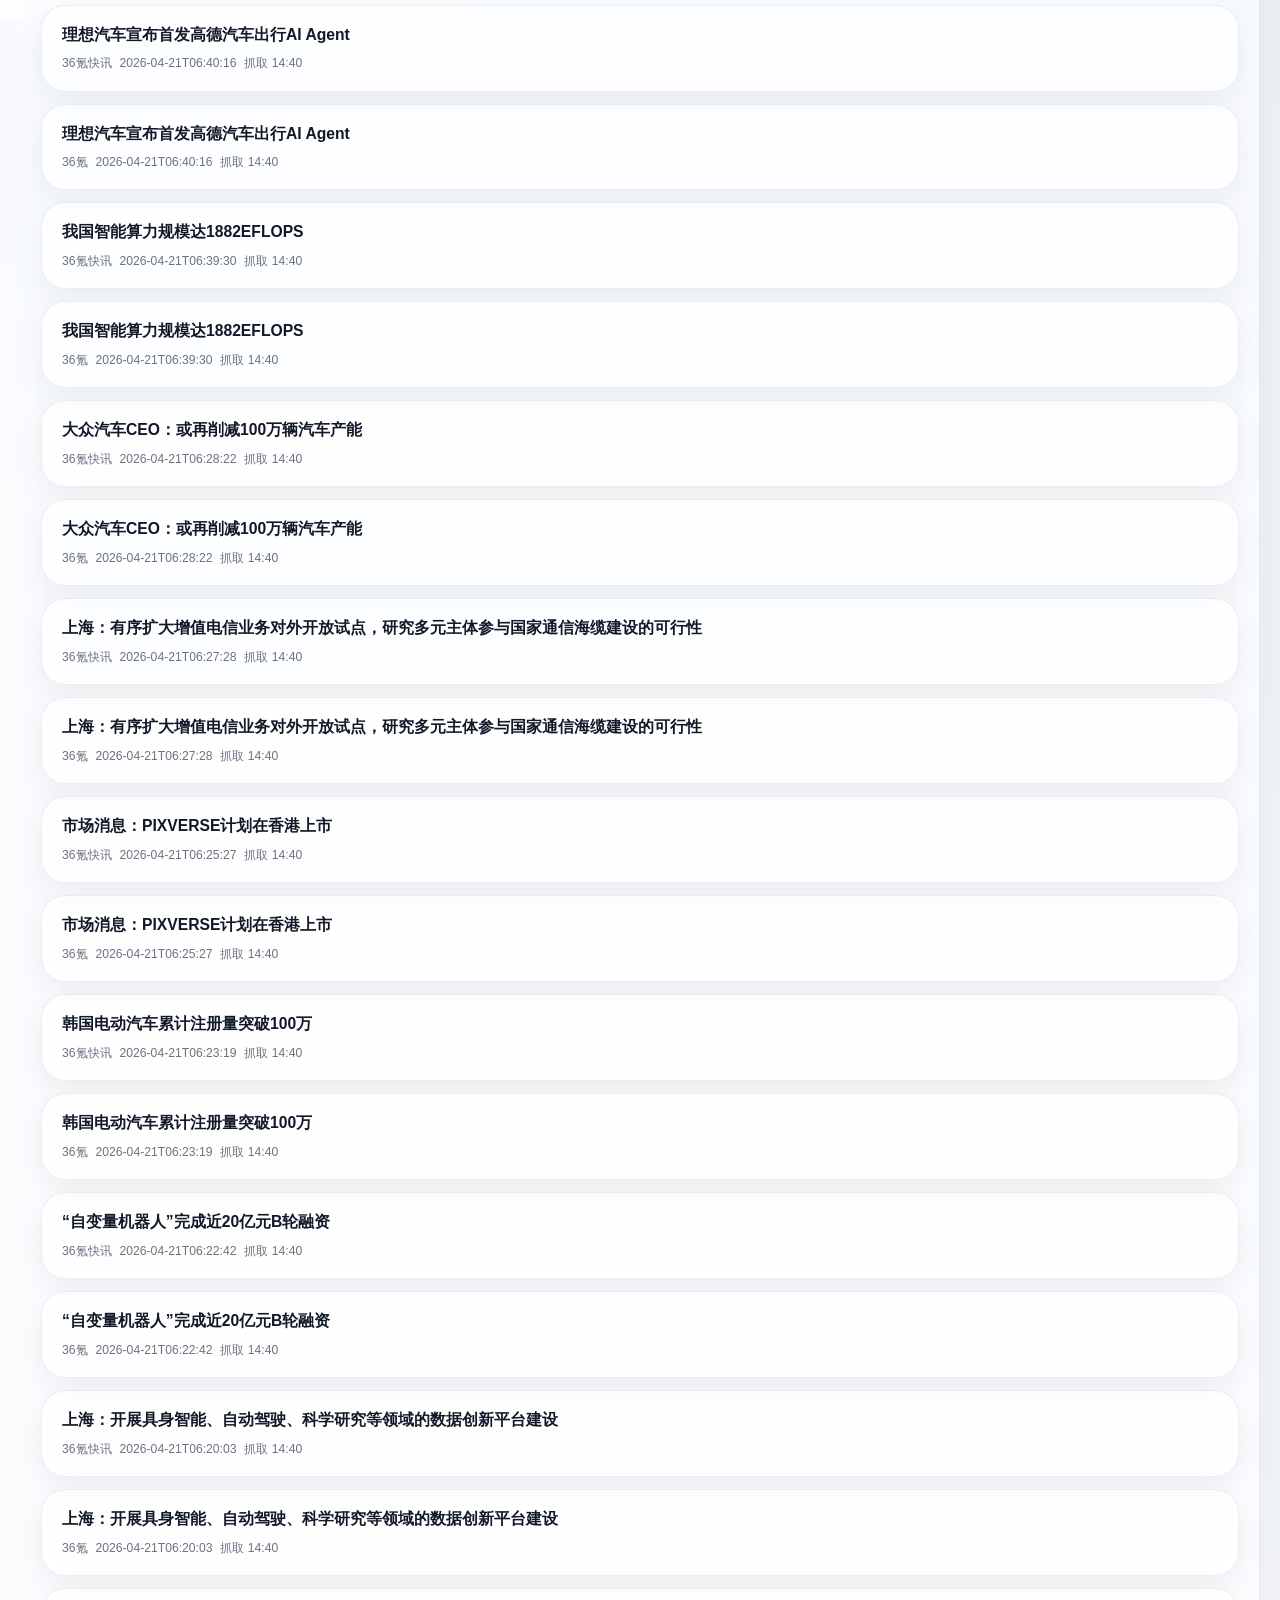
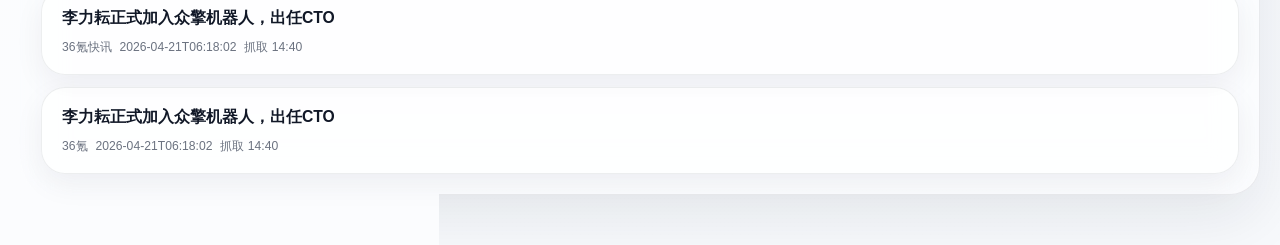
==== commit 62df08c6: "style: Update CSS styles for improved UI and responsiveness - Refined color palette and background g" ====
--- a/output/index.html
+++ b/output/index.html
@@ -4,50 +4,60 @@
     <meta charset="UTF-8" />
     <meta name="viewport" content="width=device-width, initial-scale=1.0" />
     <title>Engineer News Radar</title>
-    <link rel="preconnect" href="https://fonts.googleapis.com" />
-    <link rel="preconnect" href="https://fonts.gstatic.com" crossorigin />
-    <link
-      href="https://fonts.googleapis.com/css2?family=IBM+Plex+Sans:wght@400;500;600;700&family=IBM+Plex+Serif:wght@500;600&display=swap"
-      rel="stylesheet"
-    />
-    <link rel="stylesheet" href="./custom-ui/styles.css?v=20260421043843" />
+    <link rel="stylesheet" href="./custom-ui/styles.css?v=20260421064201" />
   </head>
   <body>
     <div class="page-shell">
       <header class="hero">
+        <div class="hero-orb hero-orb-a" aria-hidden="true"></div>
+        <div class="hero-orb hero-orb-b" aria-hidden="true"></div>
         <div class="hero-copy">
           <div class="topline">
             <span class="site-mark">Radar</span>
             <span class="site-sub" id="topline-date">更新中</span>
           </div>
           <h1 id="site-title">Engineer News Radar</h1>
+          <p class="hero-summary" id="hero-summary">把当天值得追的主题、平台快照和 RSS 更新整理到一页里。</p>
         </div>
         <div class="hero-panel">
           <div class="stats-grid" id="stats-grid"></div>
           <label class="search-box">
-            <input id="search-input" type="search" placeholder="搜索：比特币、任天堂、芯片" />
+            <input id="search-input" type="search" placeholder="搜索：比特币、任天堂、芯片" aria-label="搜索主题与快照内容" />
           </label>
+          <div class="search-meta hidden" id="search-meta" aria-live="polite"></div>
         </div>
       </header>
 
       <main class="content">
-        <section class="section">
+        <section class="section" id="topics-section">
           <div class="section-head">
-            <h2>主题</h2>
+            <div>
+              <p class="section-kicker">Topics</p>
+              <h2>主题</h2>
+            </div>
+            <p class="section-meta" id="topics-meta">按关键词聚合</p>
           </div>
           <div class="topic-grid" id="topic-grid"></div>
         </section>
 
-        <section class="section">
+        <section class="section" id="snapshot-section">
           <div class="section-head">
-            <h2>快照</h2>
+            <div>
+              <p class="section-kicker">Snapshot</p>
+              <h2>快照</h2>
+            </div>
+            <p class="section-meta" id="snapshot-meta">平台即时榜单</p>
           </div>
           <div class="snapshot-grid" id="snapshot-grid"></div>
         </section>
 
         <section class="section hidden" id="rss-section">
           <div class="section-head">
-            <h2>RSS</h2>
+            <div>
+              <p class="section-kicker">Feeds</p>
+              <h2>RSS</h2>
+            </div>
+            <p class="section-meta" id="rss-meta">订阅更新</p>
           </div>
           <div class="rss-list" id="rss-list"></div>
         </section>
@@ -59,6 +69,6 @@
       </main>
     </div>
 
-    <script src="./custom-ui/app.js?v=20260421043843" defer></script>
+    <script src="./custom-ui/app.js?v=20260421064201" defer></script>
   </body>
 </html>
--- a/output/custom-ui/styles.css
+++ b/output/custom-ui/styles.css
@@ -1,32 +1,49 @@
 :root {
-  --bg: #f4f1ea;
-  --bg-soft: #fbf8f2;
-  --panel: rgba(255, 255, 255, 0.78);
-  --panel-strong: rgba(255, 255, 255, 0.92);
-  --border: rgba(28, 42, 56, 0.12);
-  --text: #15202b;
-  --muted: #5b6977;
-  --accent: #0f6d70;
-  --accent-soft: rgba(15, 109, 112, 0.1);
-  --shadow: 0 18px 50px rgba(20, 32, 43, 0.08);
-  --radius-lg: 28px;
-  --radius-md: 20px;
-  --radius-sm: 14px;
+  --bg: #f3f5f9;
+  --bg-soft: #fbfcfe;
+  --panel: rgba(255, 255, 255, 0.58);
+  --panel-strong: rgba(255, 255, 255, 0.78);
+  --border: rgba(15, 23, 42, 0.08);
+  --border-strong: rgba(15, 23, 42, 0.12);
+  --text: #111827;
+  --muted: #6b7280;
+  --accent: #0071e3;
+  --accent-soft: rgba(0, 113, 227, 0.1);
+  --accent-strong: #005fc2;
+  --shadow: 0 24px 60px rgba(15, 23, 42, 0.08);
+  --shadow-soft: 0 10px 30px rgba(15, 23, 42, 0.06);
+  --radius-lg: 30px;
+  --radius-md: 22px;
+  --radius-sm: 16px;
   --max-width: 1240px;
+  --focus-ring: 0 0 0 4px rgba(0, 113, 227, 0.16);
 }
 
 * {
   box-sizing: border-box;
 }
 
+html {
+  -webkit-text-size-adjust: 100%;
+  scroll-behavior: smooth;
+}
+
 body {
   margin: 0;
-  font-family: "IBM Plex Sans", sans-serif;
+  min-height: 100vh;
+  font-family:
+    -apple-system,
+    BlinkMacSystemFont,
+    "SF Pro Display",
+    "SF Pro Text",
+    "Helvetica Neue",
+    sans-serif;
+  line-height: 1.5;
   color: var(--text);
   background:
-    radial-gradient(circle at top left, rgba(15, 109, 112, 0.14), transparent 34%),
-    radial-gradient(circle at top right, rgba(11, 73, 128, 0.12), transparent 28%),
-    linear-gradient(180deg, #f2efe8 0%, #f7f4ee 34%, #f3efe7 100%);
+    radial-gradient(circle at top left, rgba(0, 113, 227, 0.11), transparent 30%),
+    radial-gradient(circle at top right, rgba(125, 211, 252, 0.16), transparent 26%),
+    linear-gradient(180deg, #f6f8fb 0%, #eef3f9 52%, #f7f9fc 100%);
 }
 
 a {
@@ -36,13 +53,14 @@
 
 .page-shell {
   width: min(var(--max-width), calc(100vw - 32px));
-  margin: 16px auto 40px;
+  margin: 18px auto 40px;
+  padding-bottom: max(10px, env(safe-area-inset-bottom));
 }
 
 .hero,
 .section {
   background: var(--panel);
-  backdrop-filter: blur(18px);
+  backdrop-filter: blur(22px) saturate(150%);
   border: 1px solid var(--border);
   box-shadow: var(--shadow);
 }
@@ -50,14 +68,51 @@
 .hero {
   display: grid;
   grid-template-columns: 1.3fr 0.9fr;
-  gap: 18px;
-  padding: 20px 22px;
+  gap: 20px;
+  padding: 24px 24px 22px;
   border-radius: var(--radius-lg);
+  position: relative;
+  overflow: hidden;
+  isolation: isolate;
+}
+
+.hero::after {
+  content: "";
+  position: absolute;
+  inset: 0;
+  pointer-events: none;
+  background:
+    linear-gradient(180deg, rgba(255, 255, 255, 0.42), rgba(255, 255, 255, 0.12) 44%, transparent 100%);
+}
+
+.hero-orb {
+  position: absolute;
+  border-radius: 999px;
+  filter: blur(14px);
+  opacity: 0.7;
+  z-index: -1;
+}
+
+.hero-orb-a {
+  width: 220px;
+  height: 220px;
+  right: -70px;
+  top: -70px;
+  background: radial-gradient(circle, rgba(166, 215, 255, 0.8) 0%, rgba(166, 215, 255, 0) 72%);
+}
+
+.hero-orb-b {
+  width: 240px;
+  height: 240px;
+  left: 42%;
+  bottom: -150px;
+  background: radial-gradient(circle, rgba(255, 255, 255, 0.78) 0%, rgba(255, 255, 255, 0) 74%);
 }
 
 .topline {
   display: flex;
   align-items: center;
+  flex-wrap: wrap;
   gap: 10px;
   margin-bottom: 8px;
 }
@@ -66,14 +121,16 @@
   display: inline-flex;
   align-items: center;
   justify-content: center;
-  padding: 6px 10px;
+  padding: 6px 11px;
   border-radius: 999px;
-  background: var(--accent-soft);
-  color: var(--accent);
-  font-size: 0.8rem;
+  background: rgba(255, 255, 255, 0.62);
+  color: var(--accent-strong);
+  font-size: 0.72rem;
   font-weight: 700;
   letter-spacing: 0.08em;
   text-transform: uppercase;
+  border: 1px solid rgba(255, 255, 255, 0.72);
+  box-shadow: inset 0 1px 0 rgba(255, 255, 255, 0.65);
 }
 
 .site-sub {
@@ -83,21 +140,32 @@
 
 .hero h1 {
   margin: 0;
-  font-family: "IBM Plex Serif", serif;
-  font-size: clamp(1.4rem, 2.5vw, 2.3rem);
-  line-height: 1.02;
-  letter-spacing: -0.04em;
+  font-size: clamp(1.85rem, 3vw, 3rem);
+  line-height: 1.04;
+  letter-spacing: -0.055em;
+  font-weight: 700;
+  text-wrap: balance;
+  max-width: 12ch;
+}
+
+.hero-summary {
+  margin: 12px 0 0;
+  max-width: 34rem;
+  color: var(--muted);
+  font-size: 0.96rem;
+  line-height: 1.55;
 }
 
 .hero-panel {
   display: grid;
+  gap: 12px;
+  align-content: start;
+}
+
+.stats-grid {
+  display: grid;
+  grid-template-columns: repeat(4, minmax(0, 1fr));
   gap: 10px;
-}
-
-.stats-grid {
-  display: grid;
-  grid-template-columns: repeat(4, minmax(0, 1fr));
-  gap: 8px;
 }
 
 .stat-card,
@@ -109,73 +177,133 @@
 }
 
 .stat-card {
-  padding: 10px 12px;
-  border-radius: 16px;
+  padding: 14px 14px 13px;
+  border-radius: 20px;
+  background: rgba(255, 255, 255, 0.68);
+  box-shadow:
+    inset 0 1px 0 rgba(255, 255, 255, 0.76),
+    0 6px 18px rgba(15, 23, 42, 0.04);
 }
 
 .stat-label {
   display: block;
-  font-size: 0.7rem;
-  color: var(--muted);
-  margin-bottom: 4px;
+  font-size: 0.68rem;
+  color: var(--muted);
+  margin-bottom: 6px;
+  letter-spacing: 0.04em;
+  text-transform: uppercase;
 }
 
 .stat-value {
   display: block;
-  font-size: 1.05rem;
+  font-size: 1.12rem;
+  font-weight: 600;
+  letter-spacing: -0.04em;
+  line-height: 1.2;
+}
+
+.search-box {
+  position: relative;
+  padding: 0;
+  border-radius: 20px;
+  background: rgba(255, 255, 255, 0.42);
+  border: 0;
+}
+
+.search-box::before {
+  content: "⌕";
+  position: absolute;
+  left: 14px;
+  top: 50%;
+  transform: translateY(-50%);
+  color: var(--muted);
+  font-size: 1rem;
+  pointer-events: none;
+}
+
+.search-box input {
+  width: 100%;
+  border: 1px solid rgba(15, 23, 42, 0.08);
+  border-radius: 999px;
+  background: rgba(255, 255, 255, 0.76);
+  min-height: 50px;
+  padding: 10px 14px 10px 40px;
+  font: inherit;
+  color: var(--text);
+  transition: border-color 120ms ease, box-shadow 120ms ease, background-color 120ms ease;
+}
+
+.search-box input::placeholder {
+  color: #7a8793;
+}
+
+.search-box input:focus-visible {
+  outline: none;
+  border-color: rgba(0, 113, 227, 0.28);
+  box-shadow: var(--focus-ring);
+}
+
+.search-meta {
+  min-height: 1.25rem;
+  padding-inline: 4px;
+  color: var(--muted);
+  font-size: 0.8rem;
+}
+
+.content {
+  margin-top: 14px;
+  display: grid;
+  gap: 14px;
+}
+
+.section {
+  border-radius: var(--radius-lg);
+  padding: 20px;
+  background: rgba(255, 255, 255, 0.54);
+}
+
+.section-head {
+  margin-bottom: 16px;
+  display: flex;
+  align-items: end;
+  justify-content: space-between;
+  gap: 16px;
+}
+
+.section-head h2 {
+  margin: 3px 0 0;
+  font-size: 1.18rem;
   font-weight: 700;
   letter-spacing: -0.04em;
 }
 
-.search-box {
-  padding: 0;
-  border-radius: 16px;
-  background: var(--panel-strong);
-  border: 0;
-}
-
-.search-box input {
-  width: 100%;
-  border: 1px solid rgba(28, 42, 56, 0.12);
-  border-radius: 999px;
-  background: #fff;
-  padding: 10px 14px;
-  font: inherit;
-  color: var(--text);
-}
-
-.content {
-  margin-top: 12px;
-  display: grid;
-  gap: 12px;
-}
-
-.section {
-  border-radius: var(--radius-lg);
-  padding: 18px;
-}
-
-.section-head {
-  margin-bottom: 12px;
-}
-
-.section-head h2 {
+.section-kicker {
   margin: 0;
-  font-size: 1.15rem;
-  font-weight: 700;
-  letter-spacing: -0.03em;
+  color: var(--muted);
+  font-size: 0.7rem;
+  letter-spacing: 0.12em;
+  text-transform: uppercase;
+}
+
+.section-meta {
+  margin: 0;
+  color: var(--muted);
+  font-size: 0.82rem;
+  white-space: nowrap;
 }
 
 .topic-grid {
   display: grid;
   grid-template-columns: repeat(2, minmax(0, 1fr));
-  gap: 12px;
+  gap: 14px;
 }
 
 .topic-card,
 .platform-card {
-  border-radius: 18px;
-  padding: 14px 14px 12px;
+  border-radius: 24px;
+  padding: 16px 16px 14px;
+  box-shadow: var(--shadow-soft);
+  background: rgba(255, 255, 255, 0.72);
 }
 
 .card-head {
@@ -188,8 +316,10 @@
 
 .card-title {
   margin: 0;
-  font-size: 1.02rem;
-  line-height: 1.4;
+  font-size: 1rem;
+  line-height: 1.32;
+  font-weight: 600;
+  overflow-wrap: anywhere;
 }
 
 .pill {
@@ -199,10 +329,11 @@
   gap: 6px;
   padding: 7px 11px;
   border-radius: 999px;
-  background: var(--accent-soft);
-  color: var(--accent);
-  font-size: 0.78rem;
+  background: rgba(0, 113, 227, 0.08);
+  color: var(--accent-strong);
+  font-size: 0.74rem;
   font-weight: 700;
+  box-shadow: inset 0 1px 0 rgba(255, 255, 255, 0.45);
 }
 
 .meta-row {
@@ -219,39 +350,65 @@
   border-radius: 999px;
   font-size: 0.76rem;
   color: var(--muted);
-  background: rgba(91, 105, 119, 0.08);
+  background: rgba(148, 163, 184, 0.1);
+  border: 1px solid rgba(148, 163, 184, 0.08);
 }
 
 .headline-list {
   display: grid;
-  gap: 8px;
+  gap: 10px;
 }
 
 .headline-item {
   display: grid;
-  gap: 5px;
-  padding: 10px 10px 9px;
-  border-radius: var(--radius-sm);
-  background: var(--bg-soft);
-  border: 1px solid rgba(28, 42, 56, 0.06);
+  gap: 6px;
+  padding: 12px 12px 11px;
+  border-radius: 20px;
+  background: rgba(248, 250, 252, 0.92);
+  border: 1px solid rgba(15, 23, 42, 0.06);
+  min-height: 72px;
+  transition:
+    transform 120ms ease,
+    border-color 120ms ease,
+    box-shadow 120ms ease,
+    background-color 120ms ease;
 }
 
 .headline-item:hover {
   transform: translateY(-1px);
-  transition: transform 120ms ease;
+  border-color: rgba(0, 113, 227, 0.16);
+  box-shadow: 0 12px 28px rgba(15, 23, 42, 0.07);
+}
+
+.headline-item:active {
+  transform: translateY(0);
+}
+
+.headline-item:focus-visible,
+.rss-card:focus-visible {
+  outline: none;
+  box-shadow: var(--focus-ring);
+  border-color: rgba(0, 113, 227, 0.24);
+}
+
+.headline-item.is-disabled {
+  pointer-events: none;
+  opacity: 0.72;
 }
 
 .headline-title {
-  font-size: 0.9rem;
-  line-height: 1.35;
+  font-size: 0.91rem;
+  line-height: 1.42;
+  font-weight: 500;
+  overflow-wrap: anywhere;
 }
 
 .headline-meta {
   display: flex;
   flex-wrap: wrap;
-  gap: 8px;
-  color: var(--muted);
-  font-size: 0.75rem;
+  gap: 7px;
+  color: var(--muted);
+  font-size: 0.73rem;
 }
 
 .headline-meta strong {
@@ -266,27 +423,40 @@
 .snapshot-grid {
   display: grid;
   grid-template-columns: repeat(2, minmax(0, 1fr));
+  gap: 14px;
+}
+
+.platform-card .headline-item {
+  background: rgba(255, 255, 255, 0.9);
+}
+
+.rss-list {
+  display: grid;
   gap: 12px;
 }
 
-.platform-card .headline-item {
-  background: #fff;
-}
-
-.rss-list {
-  display: grid;
-  gap: 12px;
-}
-
 .rss-card {
-  border-radius: 18px;
-  padding: 16px 18px;
+  border-radius: 24px;
+  padding: 18px 20px;
+  background: rgba(255, 255, 255, 0.72);
+  transition:
+    transform 120ms ease,
+    border-color 120ms ease,
+    box-shadow 120ms ease;
+  box-shadow: var(--shadow-soft);
+}
+
+.rss-card:hover {
+  transform: translateY(-1px);
+  border-color: rgba(0, 113, 227, 0.16);
+  box-shadow: 0 12px 28px rgba(15, 23, 42, 0.07);
 }
 
 .rss-title {
   margin: 0 0 8px;
-  font-size: 1rem;
+  font-size: 0.98rem;
   line-height: 1.45;
+  font-weight: 600;
 }
 
 .rss-meta {
@@ -303,6 +473,32 @@
 
 .empty-state {
   text-align: center;
+  padding-block: 42px;
+}
+
+@media (prefers-reduced-motion: no-preference) {
+  .hero,
+  .section {
+    animation: rise-in 420ms ease both;
+  }
+
+  .topic-card,
+  .platform-card,
+  .rss-card {
+    animation: rise-in 520ms ease both;
+  }
+}
+
+@keyframes rise-in {
+  from {
+    opacity: 0;
+    transform: translateY(10px);
+  }
+
+  to {
+    opacity: 1;
+    transform: translateY(0);
+  }
 }
 
 @media (max-width: 980px) {
@@ -318,21 +514,21 @@
 
 @media (max-width: 640px) {
   .page-shell {
-    width: min(var(--max-width), calc(100vw - 18px));
+    width: min(var(--max-width), calc(100vw - 18px - env(safe-area-inset-left) - env(safe-area-inset-right)));
     margin-top: 8px;
     margin-bottom: 20px;
   }
 
   .hero {
     grid-template-columns: 1fr;
-    gap: 10px;
-    padding: 12px 14px;
-    border-radius: 18px;
+    gap: 14px;
+    padding: 16px 15px;
+    border-radius: 24px;
   }
 
   .section {
-    padding: 14px;
-    border-radius: 18px;
+    padding: 15px 14px;
+    border-radius: 24px;
   }
 
   .topline {
@@ -350,26 +546,27 @@
   }
 
   .hero h1 {
-    font-size: 1.1rem;
-    line-height: 1.1;
+    font-size: 1.58rem;
+    line-height: 1.08;
+    max-width: none;
+  }
+
+  .hero-summary {
+    margin-top: 10px;
+    font-size: 0.9rem;
+    line-height: 1.55;
   }
 
   .stats-grid {
-    grid-template-columns: repeat(4, minmax(92px, 1fr));
-    gap: 6px;
-    overflow-x: auto;
-    padding-bottom: 2px;
-    scrollbar-width: none;
-  }
-
-  .stats-grid::-webkit-scrollbar {
-    display: none;
+    grid-template-columns: repeat(2, minmax(0, 1fr));
+    gap: 8px;
   }
 
   .stat-card {
-    min-width: 92px;
-    padding: 8px 10px;
-    border-radius: 14px;
+    min-width: 0;
+    min-height: 78px;
+    padding: 11px 10px;
+    border-radius: 18px;
   }
 
   .stat-label {
@@ -382,8 +579,13 @@
   }
 
   .search-box input {
-    padding: 9px 12px;
+    min-height: 50px;
+    padding: 10px 12px 10px 40px;
     font-size: 0.92rem;
+  }
+
+  .search-meta {
+    font-size: 0.76rem;
   }
 
   .content {
@@ -392,25 +594,38 @@
   }
 
   .section-head {
-    margin-bottom: 10px;
+    margin-bottom: 12px;
+    align-items: flex-start;
+    flex-direction: column;
+    gap: 6px;
   }
 
   .section-head h2 {
-    font-size: 1rem;
+    font-size: 1.06rem;
+  }
+
+  .section-kicker {
+    font-size: 0.66rem;
+  }
+
+  .section-meta {
+    font-size: 0.76rem;
+    white-space: normal;
   }
 
   .topic-card,
   .platform-card {
-    padding: 12px 12px 10px;
-    border-radius: 16px;
+    padding: 13px 12px 11px;
+    border-radius: 20px;
   }
 
   .card-head {
-    margin-bottom: 8px;
+    align-items: flex-start;
+    margin-bottom: 10px;
   }
 
   .card-title {
-    font-size: 0.94rem;
+    font-size: 0.96rem;
   }
 
   .meta-row {
@@ -424,20 +639,78 @@
   }
 
   .headline-list {
-    gap: 6px;
+    gap: 8px;
   }
 
   .headline-item {
-    padding: 9px 9px 8px;
+    min-height: 78px;
+    padding: 11px 10px 10px;
+    border-radius: 18px;
   }
 
   .headline-title {
-    font-size: 0.84rem;
-    line-height: 1.3;
+    font-size: 0.86rem;
+    line-height: 1.42;
   }
 
   .headline-meta {
     gap: 6px;
-    font-size: 0.68rem;
-  }
-}
+    font-size: 0.69rem;
+  }
+
+  .rss-card {
+    padding: 14px 13px;
+    border-radius: 20px;
+  }
+
+  .rss-title {
+    font-size: 0.94rem;
+  }
+}
+
+@media (max-width: 420px) {
+  .page-shell {
+    width: min(var(--max-width), calc(100vw - 14px - env(safe-area-inset-left) - env(safe-area-inset-right)));
+  }
+
+  .hero,
+  .section {
+    border-radius: 22px;
+  }
+
+  .hero {
+    padding: 14px 12px;
+  }
+
+  .section {
+    padding: 12px;
+  }
+
+  .hero h1 {
+    font-size: 1.42rem;
+  }
+
+  .stat-card {
+    min-height: 68px;
+    padding: 9px;
+  }
+
+  .card-head {
+    gap: 10px;
+  }
+
+  .pill {
+    padding: 6px 9px;
+    font-size: 0.74rem;
+  }
+
+  .topic-card,
+  .platform-card,
+  .rss-card {
+    padding: 12px;
+  }
+
+  .headline-title {
+    font-size: 0.82rem;
+  }
+}
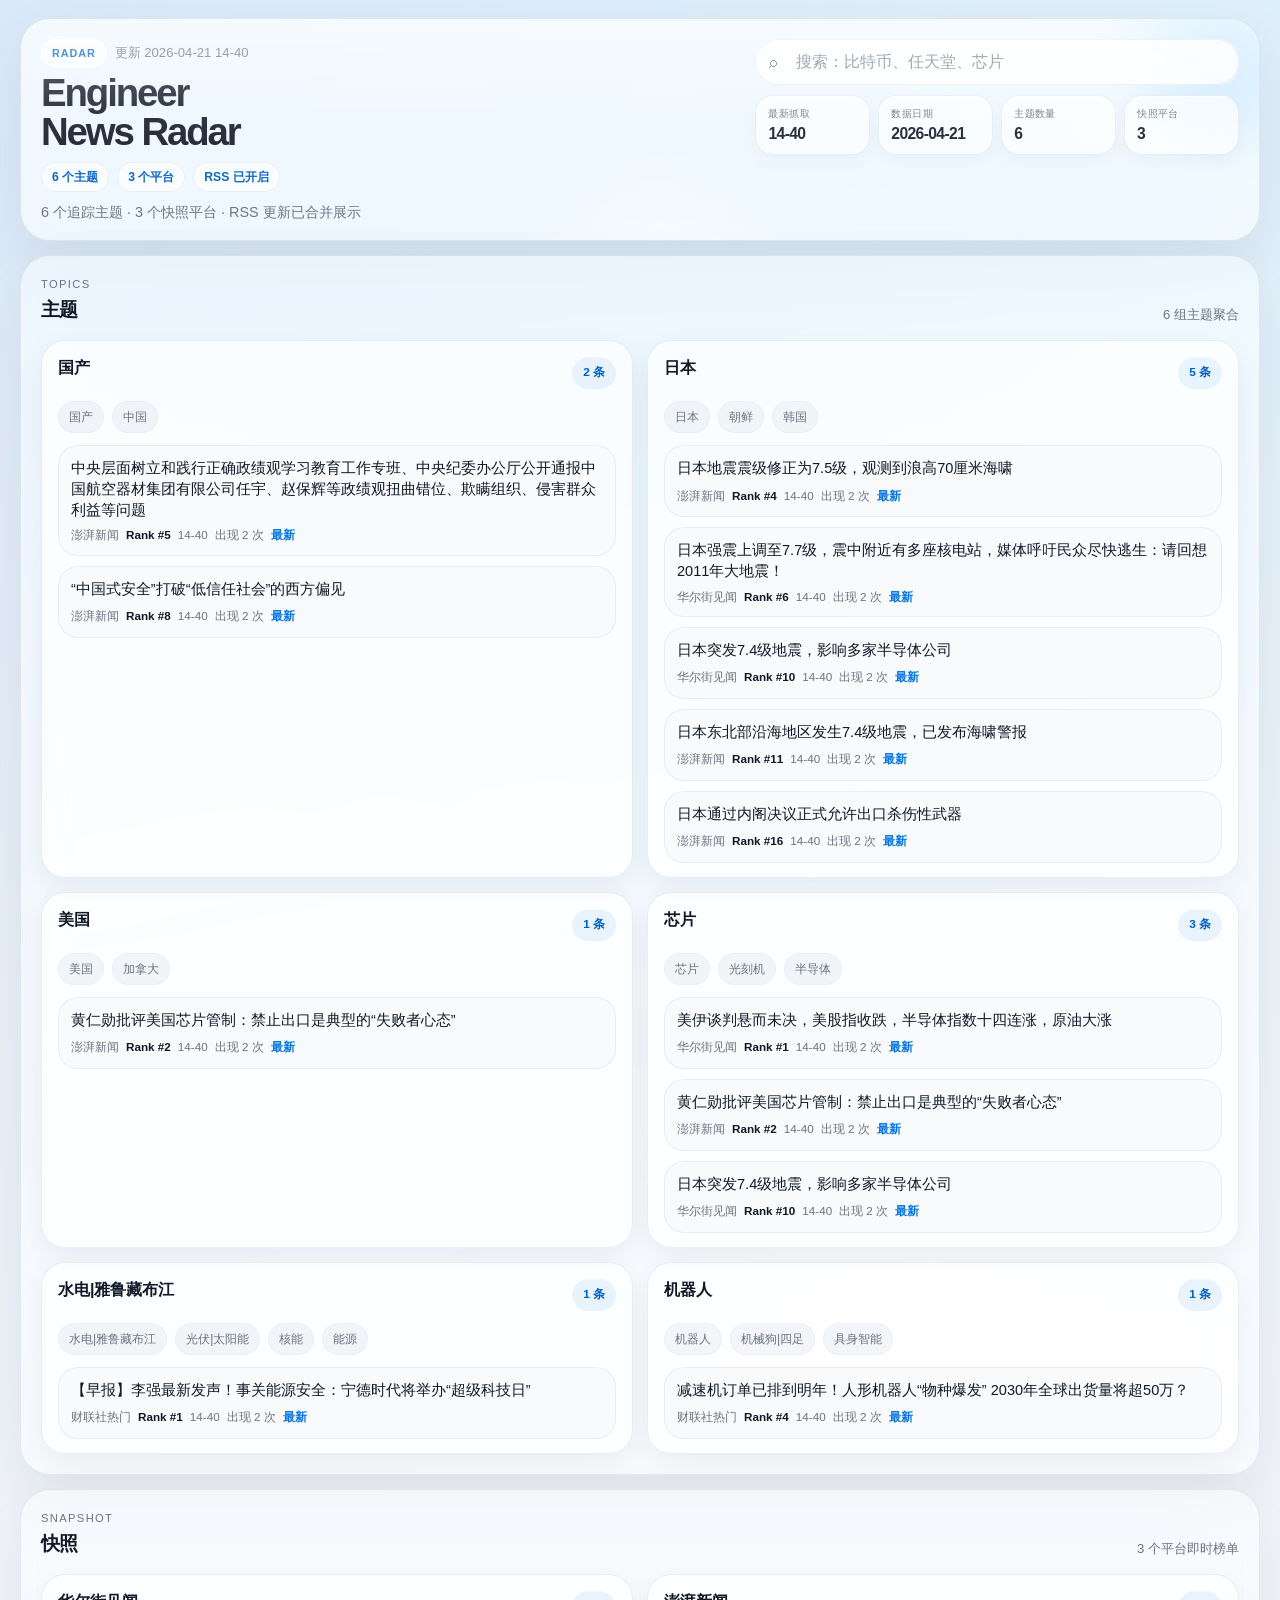
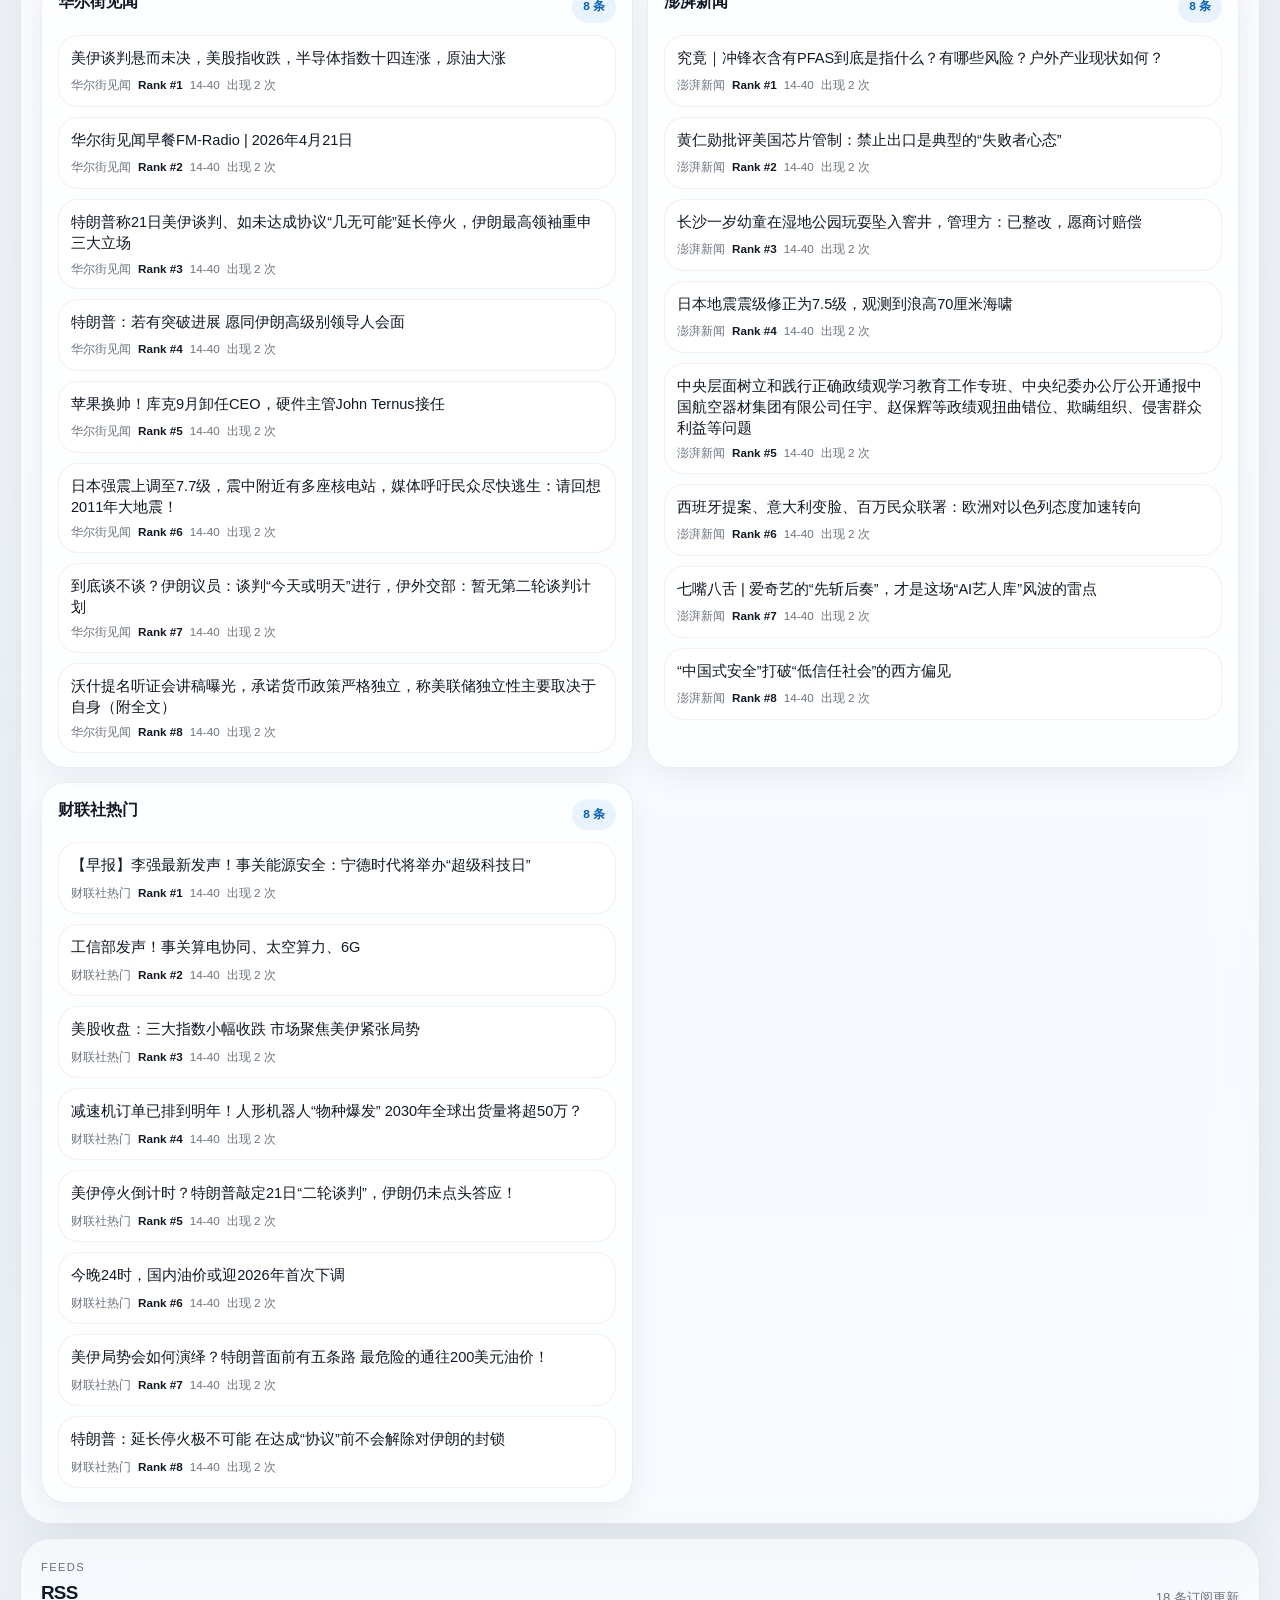
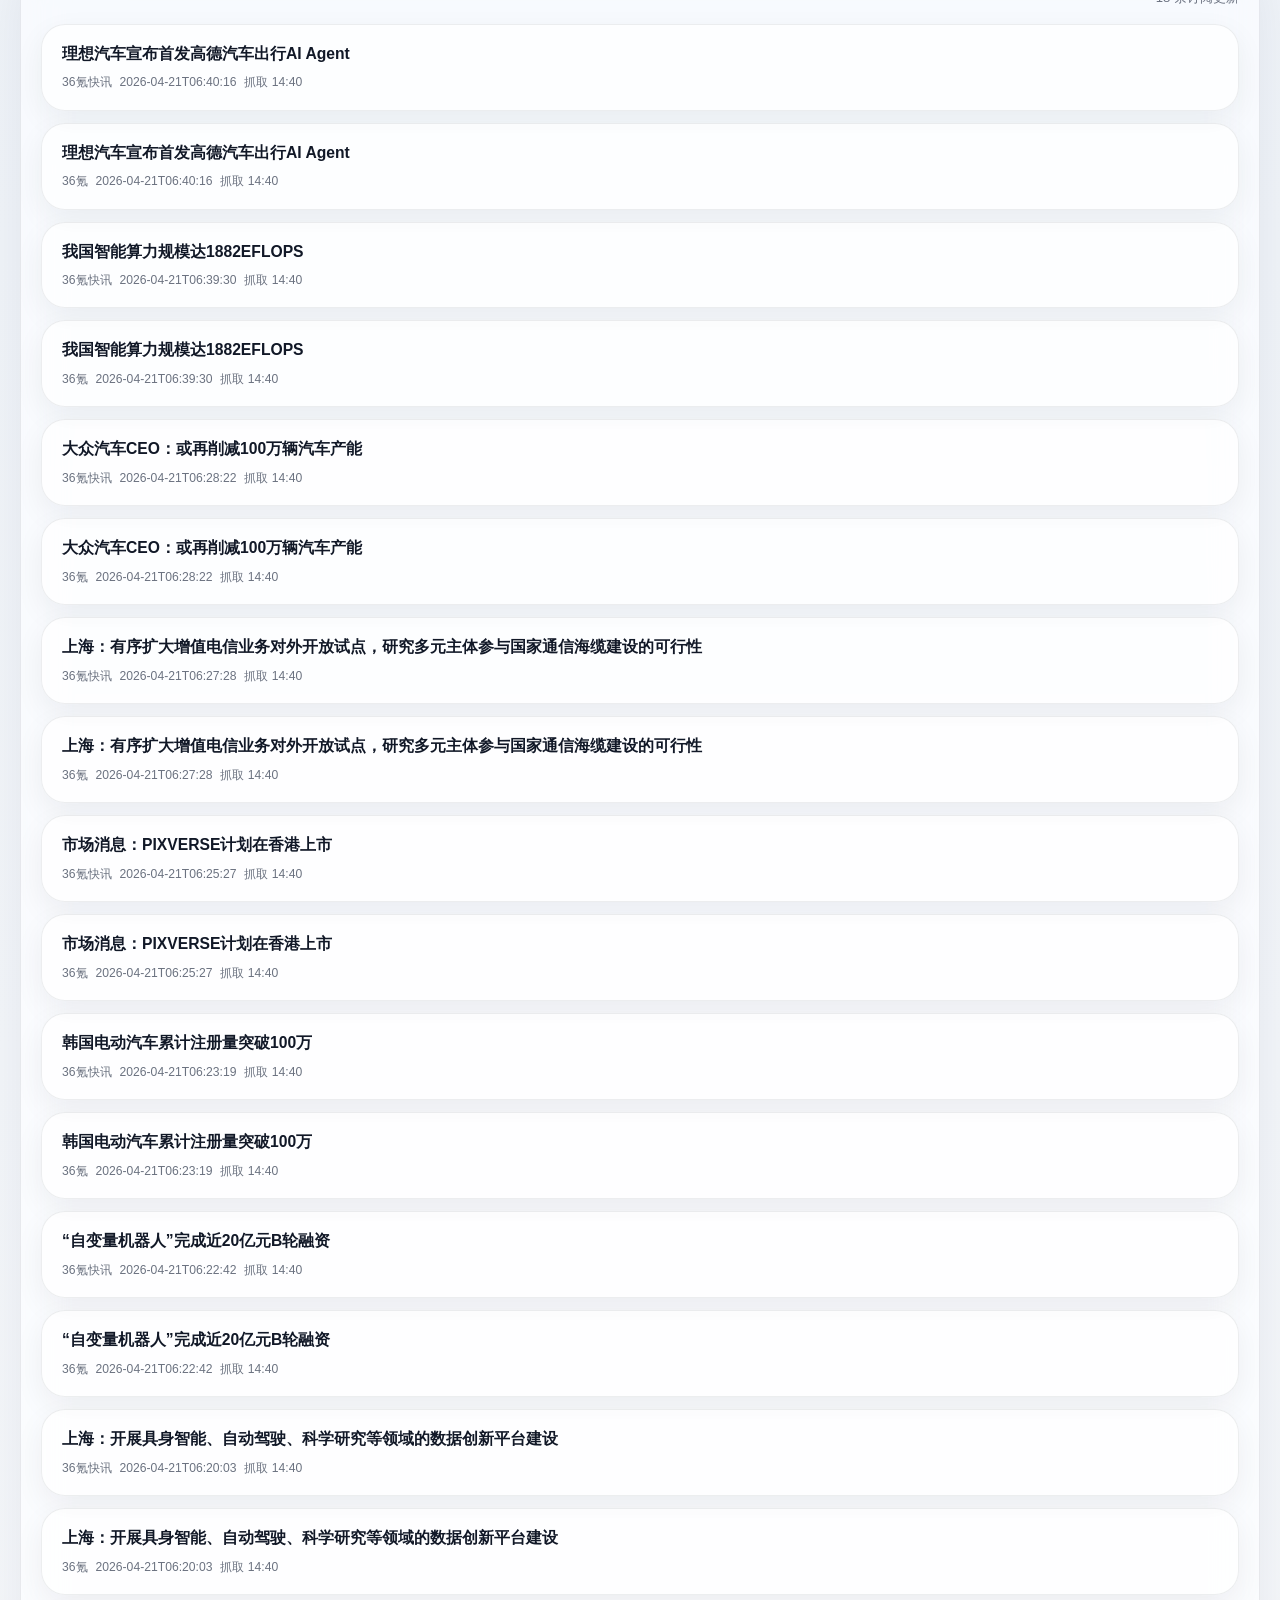
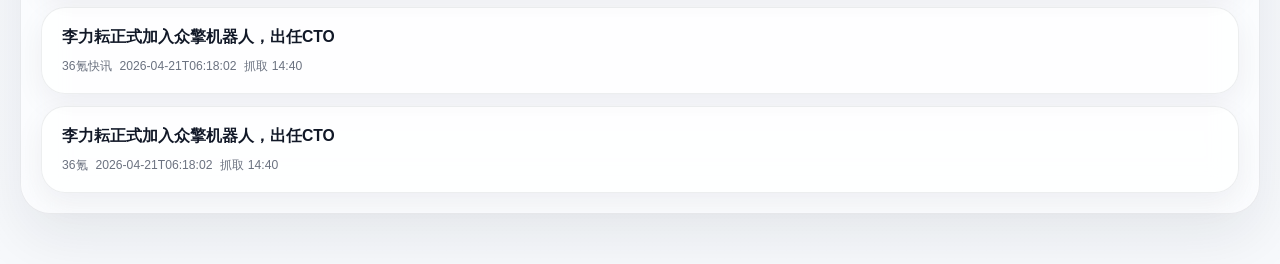
==== commit 8653f609: "feat(ui): enhance hero section with badges and update layout for improved readability" ====
--- a/output/index.html
+++ b/output/index.html
@@ -4,7 +4,7 @@
     <meta charset="UTF-8" />
     <meta name="viewport" content="width=device-width, initial-scale=1.0" />
     <title>Engineer News Radar</title>
-    <link rel="stylesheet" href="./custom-ui/styles.css?v=20260421064201" />
+    <link rel="stylesheet" href="./custom-ui/styles.css?v=20260421065444" />
   </head>
   <body>
     <div class="page-shell">
@@ -16,14 +16,17 @@
             <span class="site-mark">Radar</span>
             <span class="site-sub" id="topline-date">更新中</span>
           </div>
-          <h1 id="site-title">Engineer News Radar</h1>
+          <div class="hero-title-row">
+            <h1 id="site-title">Engineer News Radar</h1>
+            <div class="hero-badges" id="hero-badges" aria-label="页面摘要"></div>
+          </div>
           <p class="hero-summary" id="hero-summary">把当天值得追的主题、平台快照和 RSS 更新整理到一页里。</p>
         </div>
         <div class="hero-panel">
-          <div class="stats-grid" id="stats-grid"></div>
           <label class="search-box">
             <input id="search-input" type="search" placeholder="搜索：比特币、任天堂、芯片" aria-label="搜索主题与快照内容" />
           </label>
+          <div class="stats-grid" id="stats-grid"></div>
           <div class="search-meta hidden" id="search-meta" aria-live="polite"></div>
         </div>
       </header>
@@ -69,6 +72,6 @@
       </main>
     </div>
 
-    <script src="./custom-ui/app.js?v=20260421064201" defer></script>
+    <script src="./custom-ui/app.js?v=20260421065444" defer></script>
   </body>
 </html>
--- a/output/custom-ui/styles.css
+++ b/output/custom-ui/styles.css
@@ -68,8 +68,8 @@
 .hero {
   display: grid;
   grid-template-columns: 1.3fr 0.9fr;
-  gap: 20px;
-  padding: 24px 24px 22px;
+  gap: 16px;
+  padding: 20px 20px 18px;
   border-radius: var(--radius-lg);
   position: relative;
   overflow: hidden;
@@ -113,19 +113,19 @@
   display: flex;
   align-items: center;
   flex-wrap: wrap;
-  gap: 10px;
-  margin-bottom: 8px;
+  gap: 8px;
+  margin-bottom: 6px;
 }
 
 .site-mark {
   display: inline-flex;
   align-items: center;
   justify-content: center;
-  padding: 6px 11px;
+  padding: 5px 10px;
   border-radius: 999px;
   background: rgba(255, 255, 255, 0.62);
   color: var(--accent-strong);
-  font-size: 0.72rem;
+  font-size: 0.68rem;
   font-weight: 700;
   letter-spacing: 0.08em;
   text-transform: uppercase;
@@ -134,38 +134,62 @@
 }
 
 .site-sub {
-  font-size: 0.88rem;
-  color: var(--muted);
+  font-size: 0.82rem;
+  color: var(--muted);
+}
+
+.hero-title-row {
+  display: grid;
+  gap: 10px;
 }
 
 .hero h1 {
   margin: 0;
-  font-size: clamp(1.85rem, 3vw, 3rem);
-  line-height: 1.04;
+  font-size: clamp(1.75rem, 3vw, 2.85rem);
+  line-height: 1.02;
   letter-spacing: -0.055em;
   font-weight: 700;
   text-wrap: balance;
-  max-width: 12ch;
+  max-width: 14ch;
 }
 
 .hero-summary {
-  margin: 12px 0 0;
+  margin: 10px 0 0;
   max-width: 34rem;
   color: var(--muted);
-  font-size: 0.96rem;
-  line-height: 1.55;
+  font-size: 0.9rem;
+  line-height: 1.42;
+}
+
+.hero-badges {
+  display: flex;
+  flex-wrap: wrap;
+  gap: 8px;
+}
+
+.hero-badge {
+  display: inline-flex;
+  align-items: center;
+  min-height: 28px;
+  padding: 5px 10px;
+  border-radius: 999px;
+  background: rgba(255, 255, 255, 0.66);
+  border: 1px solid rgba(15, 23, 42, 0.06);
+  color: var(--accent-strong);
+  font-size: 0.76rem;
+  font-weight: 600;
 }
 
 .hero-panel {
   display: grid;
-  gap: 12px;
+  gap: 10px;
   align-content: start;
 }
 
 .stats-grid {
   display: grid;
   grid-template-columns: repeat(4, minmax(0, 1fr));
-  gap: 10px;
+  gap: 8px;
 }
 
 .stat-card,
@@ -177,8 +201,8 @@
 }
 
 .stat-card {
-  padding: 14px 14px 13px;
-  border-radius: 20px;
+  padding: 10px 12px;
+  border-radius: 18px;
   background: rgba(255, 255, 255, 0.68);
   box-shadow:
     inset 0 1px 0 rgba(255, 255, 255, 0.76),
@@ -187,16 +211,16 @@
 
 .stat-label {
   display: block;
-  font-size: 0.68rem;
-  color: var(--muted);
-  margin-bottom: 6px;
+  font-size: 0.64rem;
+  color: var(--muted);
+  margin-bottom: 4px;
   letter-spacing: 0.04em;
   text-transform: uppercase;
 }
 
 .stat-value {
   display: block;
-  font-size: 1.12rem;
+  font-size: 0.98rem;
   font-weight: 600;
   letter-spacing: -0.04em;
   line-height: 1.2;
@@ -226,8 +250,8 @@
   border: 1px solid rgba(15, 23, 42, 0.08);
   border-radius: 999px;
   background: rgba(255, 255, 255, 0.76);
-  min-height: 50px;
-  padding: 10px 14px 10px 40px;
+  min-height: 46px;
+  padding: 9px 14px 9px 40px;
   font: inherit;
   color: var(--text);
   transition: border-color 120ms ease, box-shadow 120ms ease, background-color 120ms ease;
@@ -502,6 +526,10 @@
 }
 
 @media (max-width: 980px) {
+  .hero {
+    grid-template-columns: 1fr;
+  }
+
   .topic-grid,
   .snapshot-grid {
     grid-template-columns: 1fr;
@@ -520,67 +548,92 @@
   }
 
   .hero {
-    grid-template-columns: 1fr;
-    gap: 14px;
-    padding: 16px 15px;
+    gap: 12px;
+    padding: 14px 14px 12px;
     border-radius: 24px;
   }
 
+  .hero-orb-a {
+    width: 160px;
+    height: 160px;
+    right: -60px;
+    top: -60px;
+  }
+
+  .hero-orb-b {
+    width: 180px;
+    height: 180px;
+    left: 48%;
+    bottom: -120px;
+  }
+
   .section {
-    padding: 15px 14px;
+    padding: 16px 14px;
     border-radius: 24px;
   }
 
   .topline {
     margin-bottom: 4px;
+  }
+
+  .site-mark {
+    padding: 4px 9px;
+    font-size: 0.62rem;
+  }
+
+  .site-sub {
+    font-size: 0.76rem;
+  }
+
+  .hero-title-row {
     gap: 8px;
   }
 
-  .site-mark {
+  .hero h1 {
+    font-size: 1.18rem;
+    line-height: 1.08;
+    letter-spacing: -0.05em;
+    max-width: none;
+  }
+
+  .hero-summary {
+    display: none;
+  }
+
+  .hero-badges {
+    gap: 6px;
+  }
+
+  .hero-badge {
+    min-height: 24px;
     padding: 4px 8px;
     font-size: 0.68rem;
   }
 
-  .site-sub {
-    font-size: 0.74rem;
-  }
-
-  .hero h1 {
-    font-size: 1.58rem;
-    line-height: 1.08;
-    max-width: none;
-  }
-
-  .hero-summary {
-    margin-top: 10px;
-    font-size: 0.9rem;
-    line-height: 1.55;
-  }
-
   .stats-grid {
     grid-template-columns: repeat(2, minmax(0, 1fr));
-    gap: 8px;
+    gap: 6px;
   }
 
   .stat-card {
     min-width: 0;
-    min-height: 78px;
-    padding: 11px 10px;
-    border-radius: 18px;
+    min-height: 0;
+    padding: 8px 10px;
+    border-radius: 16px;
   }
 
   .stat-label {
-    font-size: 0.66rem;
+    font-size: 0.58rem;
     margin-bottom: 3px;
   }
 
   .stat-value {
-    font-size: 0.92rem;
+    font-size: 0.9rem;
   }
 
   .search-box input {
-    min-height: 50px;
-    padding: 10px 12px 10px 40px;
+    min-height: 40px;
+    padding: 8px 12px 8px 34px;
     font-size: 0.92rem;
   }
 
@@ -687,12 +740,12 @@
   }
 
   .hero h1 {
-    font-size: 1.42rem;
+    font-size: 1.08rem;
   }
 
   .stat-card {
-    min-height: 68px;
-    padding: 9px;
+    min-height: 0;
+    padding: 8px;
   }
 
   .card-head {
